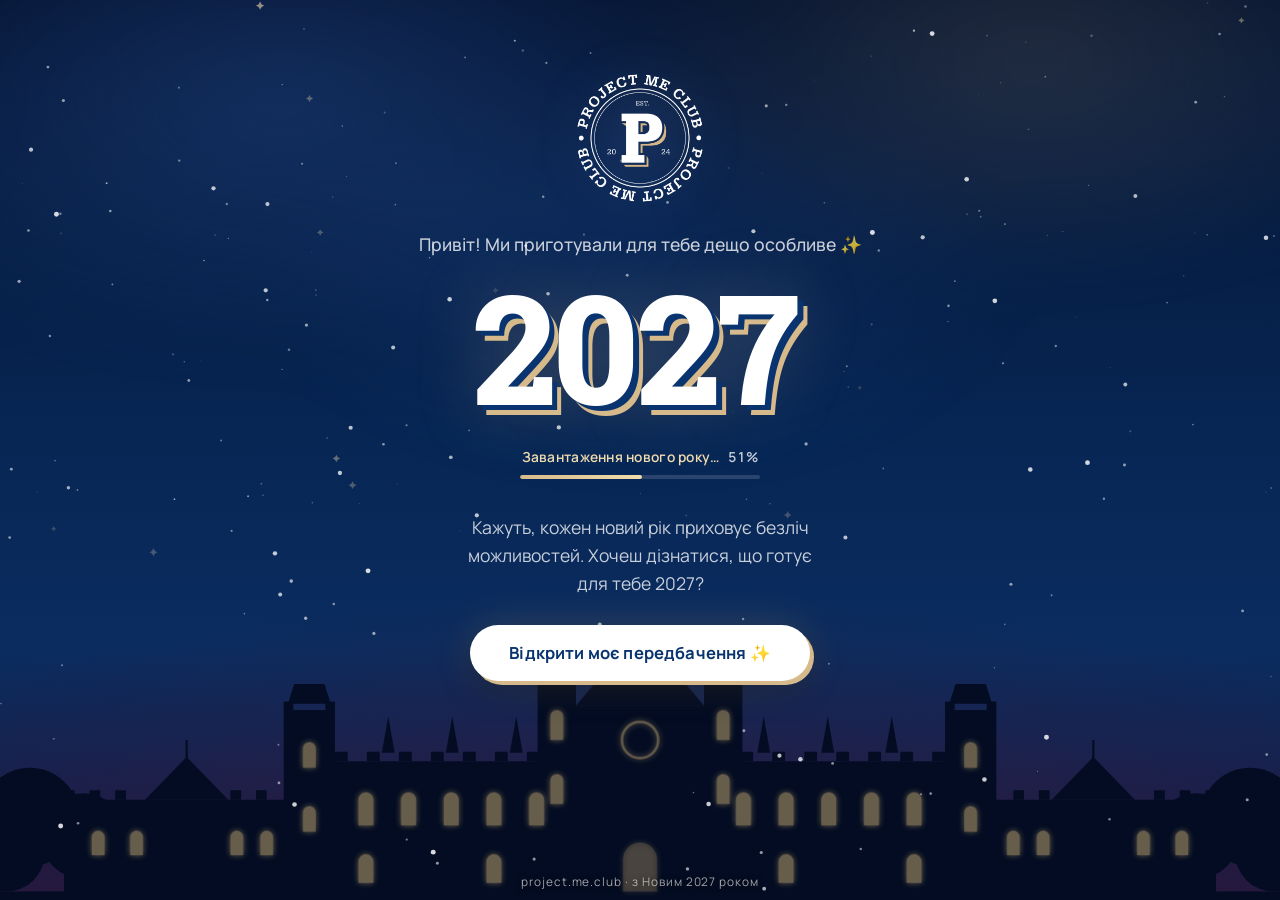
==== index.html @ 41d25d17 "Project Me Club: New Year 2027 predictions site Static site (HTML/CSS/JS, no build): intro screen, c" ====
<!doctype html>
<html lang="uk">
<head>
  <meta charset="utf-8">
  <meta name="viewport" content="width=device-width, initial-scale=1, viewport-fit=cover">
  <title>Project Me Club · Твоє передбачення на 2027</title>
  <meta name="description" content="Новорічний подарунок від Project Me Club: натисни кнопку й дізнайся, що готує для тебе 2027 рік.">
  <meta name="theme-color" content="#041330">

  <!-- Прев'ю посилання (Telegram, Viber, соцмережі).
       Після розміщення на хостингу заміни og:image і og:url на повні адреси, напр. https://your-site.netlify.app/assets/og-image.png -->
  <meta property="og:type" content="website">
  <meta property="og:title" content="Твоє передбачення на 2027 ✨">
  <meta property="og:description" content="Project Me Club приготував для тебе дещо особливе. Відкрий своє передбачення на новий рік.">
  <meta property="og:image" content="assets/og-image.png">
  <meta property="og:image:width" content="1200">
  <meta property="og:image:height" content="630">
  <meta property="og:locale" content="uk_UA">
  <meta name="twitter:card" content="summary_large_image">

  <link rel="icon" type="image/png" href="assets/favicon.png">
  <link rel="apple-touch-icon" href="assets/apple-touch-icon.png">

  <link rel="preconnect" href="https://fonts.googleapis.com">
  <link rel="preconnect" href="https://fonts.gstatic.com" crossorigin>
  <link href="https://fonts.googleapis.com/css2?family=Manrope:wght@400;500;600;700&family=Roboto+Slab:wght@600;700;800&display=swap" rel="stylesheet">

  <link rel="preload" href="data/predictions.json" as="fetch" type="application/json" crossorigin>
  <link rel="stylesheet" href="css/style.css">
</head>
<body>
  <!-- Фон: нічне небо, сяйво, сніг -->
  <div class="aurora" aria-hidden="true"></div>
  <canvas id="sky" class="sky" aria-hidden="true"></canvas>

  <!-- Силует старого кампусу з теплими вікнами -->
  <svg class="campus" viewBox="0 0 1200 300" preserveAspectRatio="xMidYMax slice" aria-hidden="true" focusable="false">
    <defs>
      <filter id="window-glow" x="-20%" y="-20%" width="140%" height="140%">
        <feGaussianBlur in="SourceGraphic" stdDeviation="3" result="blur"/>
        <feMerge><feMergeNode in="blur"/><feMergeNode in="SourceGraphic"/></feMerge>
      </filter>
      <g id="campus-half">
        <!-- дерева -->
        <circle cx="28" cy="222" r="46"/>
        <circle cx="78" cy="240" r="40"/>
        <circle cx="6" cy="256" r="36"/>
        <!-- дальнє крило -->
        <rect x="60" y="206" width="210" height="94"/>
        <path d="M60 206v-9h10v9zM84 206v-9h10v9zM108 206v-9h10v9zM216 206v-9h10v9zM240 206v-9h10v9z"/>
        <polygon points="136,206 175,166 214,206"/>
        <rect x="174" y="150" width="2" height="18"/>
        <!-- бічна вежа -->
        <rect x="266" y="122" width="48" height="178"/>
        <path d="M266 122v-8h9v8zM305 122v-8h9v8z"/>
        <polygon points="270,116 290,52 310,116"/>
        <rect x="289" y="34" width="2" height="20"/>
        <!-- головне крило -->
        <rect x="314" y="170" width="210" height="130"/>
        <path d="M314 170v-9h12v9zM344 170v-9h12v9zM374 170v-9h12v9zM404 170v-9h12v9zM434 170v-9h12v9zM464 170v-9h12v9zM494 170v-9h12v9z"/>
        <polygon points="358,162 364,128 370,162"/>
        <polygon points="418,162 424,128 430,162"/>
        <polygon points="478,162 484,128 490,162"/>
        <!-- вежа біля брами -->
        <rect x="504" y="88" width="36" height="212"/>
        <polygon points="504,90 522,22 540,90"/>
        <rect x="521" y="6" width="2" height="18"/>
        <!-- центральний фронтон (половина) -->
        <rect x="540" y="118" width="60" height="182"/>
        <polygon points="540,118 600,46 600,118"/>
      </g>
      <g id="campus-windows-half">
        <path d="M86 258v-17a6 6 0 0 1 12 0v17zM122 258v-17a6 6 0 0 1 12 0v17zM216 258v-17a6 6 0 0 1 12 0v17zM244 258v-17a6 6 0 0 1 12 0v17z"/>
        <path d="M284 176v-18a6 6 0 0 1 12 0v18zM284 236v-18a6 6 0 0 1 12 0v18z"/>
        <path class="w-twinkle" d="M336 230v-24a7 7 0 0 1 14 0v24zM376 230v-24a7 7 0 0 1 14 0v24z"/>
        <path d="M416 230v-24a7 7 0 0 1 14 0v24zM456 230v-24a7 7 0 0 1 14 0v24zM496 230v-24a7 7 0 0 1 14 0v24z"/>
        <path class="w-twinkle w-twinkle--late" d="M336 284v-20a7 7 0 0 1 14 0v20zM456 284v-20a7 7 0 0 1 14 0v20z"/>
        <path d="M516 150v-22a6 6 0 0 1 12 0v22zM516 210v-22a6 6 0 0 1 12 0v22z"/>
      </g>
    </defs>
    <g class="campus-body">
      <use href="#campus-half"/>
      <use href="#campus-half" transform="matrix(-1 0 0 1 1200 0)"/>
      <rect x="0" y="292" width="1200" height="8"/>
    </g>
    <g class="campus-windows">
      <use href="#campus-windows-half"/>
      <use href="#campus-windows-half" transform="matrix(-1 0 0 1 1200 0)"/>
      <circle class="rose" cx="600" cy="150" r="17"/>
      <path class="door" d="M584 292v-30a16 16 0 0 1 32 0v30z"/>
    </g>
  </svg>

  <main class="stage">
    <!-- 1. Головний екран -->
    <section class="view view-intro" id="intro">
      <img class="logo" src="assets/logo.png" alt="Project Me Club" width="520" height="520" decoding="async">

      <p class="greeting">Привіт! Ми приготували для тебе дещо особливе ✨</p>

      <h1 class="year"><span class="visually-hidden">Новий рік </span><span class="year-digits">2027</span></h1>

      <div class="status" id="status">
        <p class="status-text">
          <span id="statusLabel">Завантаження нового року…</span>
          <span class="status-pct" id="statusPct" aria-hidden="true">0%</span>
        </p>
        <div class="status-bar" aria-hidden="true"><i id="statusBar"></i></div>
      </div>

      <p class="lead">Кажуть, кожен новий рік приховує безліч можливостей. Хочеш дізнатися, що готує для тебе 2027?</p>

      <button class="btn btn-primary" id="openBtn" type="button">
        <span>Відкрити моє передбачення ✨</span>
      </button>
    </section>

    <!-- 2. Магічне перемішування -->
    <section class="view view-loading" id="loading" hidden>
      <div class="deck" id="deck" aria-hidden="true">
        <div class="deck-card"><span>P</span></div>
        <div class="deck-card"><span>P</span></div>
        <div class="deck-card"><span>P</span></div>
        <div class="deck-card"><span>P</span></div>
        <div class="deck-card"><span>P</span></div>
      </div>
      <p class="loading-text" id="loadingText" aria-live="polite">Перемішуємо зірки…</p>
    </section>

    <!-- 3. Картка з передбаченням -->
    <section class="view view-result" id="result" hidden>
      <article class="card" id="card" tabindex="-1" aria-labelledby="cardTitle" aria-describedby="cardText">
        <span class="corner corner-tl" aria-hidden="true">✦</span>
        <span class="corner corner-tr" aria-hidden="true">✦</span>
        <span class="corner corner-bl" aria-hidden="true">✦</span>
        <span class="corner corner-br" aria-hidden="true">✦</span>

        <p class="card-kicker">Project Me Club · 2027</p>
        <h2 class="card-title" id="cardTitle">Твоє передбачення на 2027</h2>
        <div class="divider" aria-hidden="true"><span>✦</span></div>
        <p class="card-text" id="cardText"></p>

        <div class="seal" id="seal" aria-hidden="true"></div>
      </article>

      <div class="actions">
        <button class="btn btn-primary" id="againBtn" type="button"><span>Спробувати ще раз ✨</span></button>
        <button class="btn btn-ghost" id="shareBtn" type="button"><span>Поділитися</span></button>
      </div>
    </section>

    <noscript>
      <p class="noscript">Щоб отримати передбачення, увімкни, будь ласка, JavaScript у браузері ✨</p>
    </noscript>
  </main>

  <footer class="foot">project.me.club · з Новим 2027 роком</footer>

  <div class="toast" id="toast" role="status" aria-live="polite"></div>

  <script src="js/effects.js" defer></script>
  <script src="js/app.js" defer></script>
</body>
</html>
---- css/style.css ----
/* ==========================================================================
   Project Me Club · Передбачення на 2027
   Палітра — з логотипа: темно-синій + білий; золото й бордо — лише акценти.
   ========================================================================== */

:root {
  --navy: #09346f;          /* фірмовий синій (фон логотипа) */
  --navy-ink: #0b2550;      /* текст на світлому */
  --night: #041330;         /* найтемніше небо */
  --night-2: #072654;
  --white: #ffffff;
  --gold: #d6ba8b;          /* тінь літери P */
  --gold-bright: #f1dcae;
  --burgundy: #4a1733;
  --burgundy-2: #6b1e40;
  --cream: #f5eee1;
  --cream-2: #ece2cf;

  --text-dim: rgba(255, 255, 255, 0.78);
  --text-faint: rgba(255, 255, 255, 0.55);

  --font-slab: "Roboto Slab", "Rockwell", Georgia, serif;
  --font-sans: "Manrope", "Segoe UI", system-ui, -apple-system, sans-serif;

  --campus-h: clamp(120px, 24vh, 240px);
  --ease-out: cubic-bezier(0.22, 1, 0.36, 1);
  --ease-spring: cubic-bezier(0.34, 1.56, 0.64, 1);
}

*,
*::before,
*::after { box-sizing: border-box; }

html { -webkit-text-size-adjust: 100%; }

body {
  position: relative;
  margin: 0;
  min-height: 100vh;
  min-height: 100svh;
  font-family: var(--font-sans);
  color: var(--white);
  background-color: var(--night);
  background-image:
    radial-gradient(120% 60% at 50% 108%, rgba(107, 30, 64, 0.55) 0%, rgba(74, 23, 51, 0.25) 40%, transparent 70%),
    linear-gradient(180deg, var(--night) 0%, var(--night-2) 48%, #0a2c5f 72%, #1a1840 100%);
  background-attachment: fixed;
  overflow-x: hidden;
  -webkit-font-smoothing: antialiased;
  -webkit-tap-highlight-color: transparent;
}

.visually-hidden {
  position: absolute !important;
  width: 1px; height: 1px;
  padding: 0; margin: -1px;
  overflow: hidden; clip: rect(0 0 0 0);
  white-space: nowrap; border: 0;
}

/* ---------- Фонові шари ---------- */

.aurora {
  position: fixed;
  inset: -20% -20% auto -20%;
  height: 90vh;
  pointer-events: none;
  z-index: 0;
  background:
    radial-gradient(40% 45% at 30% 35%, rgba(58, 108, 196, 0.28), transparent 70%),
    radial-gradient(35% 40% at 72% 30%, rgba(214, 186, 139, 0.14), transparent 70%),
    radial-gradient(30% 35% at 50% 55%, rgba(30, 80, 160, 0.22), transparent 70%);
  filter: blur(30px);
  animation: aurora 18s ease-in-out infinite alternate;
}

@keyframes aurora {
  0%   { transform: translate3d(-3%, 0, 0) scale(1); opacity: 0.85; }
  50%  { transform: translate3d(2%, 2%, 0) scale(1.06); opacity: 1; }
  100% { transform: translate3d(4%, -1%, 0) scale(1.02); opacity: 0.8; }
}

.sky {
  position: fixed;
  inset: 0;
  width: 100%;
  height: 100%;
  pointer-events: none;
  z-index: 1;
}

.campus {
  position: fixed;
  left: 0; right: 0; bottom: 0;
  width: 100%;
  height: var(--campus-h);
  pointer-events: none;
  z-index: 0;
}
.campus-body { fill: #030c22; }
.campus-windows { fill: #f3cf86; opacity: 0.42; filter: url(#window-glow); }
.campus-windows .rose { fill: none; stroke: #f3cf86; stroke-width: 2.5; opacity: 0.9; }
.campus-windows .door { opacity: 0.45; }
.w-twinkle { animation: window-glow 6s ease-in-out infinite; }
.w-twinkle--late { animation-delay: -3s; animation-duration: 9s; }

@keyframes window-glow {
  0%, 100% { opacity: 1; }
  45%      { opacity: 0.25; }
  55%      { opacity: 0.25; }
}

/* ---------- Сцена ---------- */

.stage {
  position: relative;
  z-index: 2;
  overflow-x: clip; /* 3D-поворот картки не створює горизонтальний скрол на iOS */
  min-height: 100vh;
  min-height: 100svh;
  display: flex;
  flex-direction: column;
  align-items: center;
  justify-content: center;
  padding:
    max(28px, env(safe-area-inset-top))
    16px
    calc(var(--campus-h) * 0.8 + 24px);
}

.view {
  width: 100%;
  max-width: 460px;
  display: flex;
  flex-direction: column;
  align-items: center;
  text-align: center;
}
.view[hidden] { display: none; }

.view.is-entering { animation: view-in 0.7s var(--ease-out) both; }

@keyframes view-in {
  from { opacity: 0; transform: translateY(14px); }
  to   { opacity: 1; transform: none; }
}

/* ---------- Головний екран ---------- */

.logo {
  width: clamp(96px, 28vw, 136px);
  height: auto;
  margin-bottom: 20px;
  filter: drop-shadow(0 0 22px rgba(120, 165, 240, 0.25));
  animation: logo-float 7s ease-in-out infinite;
}

@keyframes logo-float {
  0%, 100% { transform: translateY(0); }
  50%      { transform: translateY(-5px); }
}

.greeting {
  margin: 0 0 6px;
  font-size: clamp(0.98rem, 3.9vw, 1.1rem);
  font-weight: 500;
  color: var(--text-dim);
  line-height: 1.45;
  text-wrap: balance;
}

.year {
  margin: 0;
  line-height: 1;
}

.year-digits {
  display: inline-block;
  font-family: var(--font-slab);
  font-weight: 800;
  font-size: clamp(5.4rem, 29vw, 9.5rem);
  letter-spacing: -0.02em;
  color: var(--white);
  /* як у літери P: біла цифра, синя «щілина», золота тінь */
  text-shadow:
    0.035em 0.035em 0 var(--navy),
    0.065em 0.065em 0 var(--gold),
    0 0 0.45em rgba(214, 186, 139, 0.28);
  padding: 0.04em 0.08em 0.1em 0;
  animation: year-glow 5s ease-in-out infinite;
}

@keyframes year-glow {
  0%, 100% { filter: drop-shadow(0 0 0 rgba(241, 220, 174, 0)); }
  50%      { filter: drop-shadow(0 0 18px rgba(241, 220, 174, 0.35)); }
}

.status {
  margin: 10px 0 22px;
  display: flex;
  flex-direction: column;
  align-items: center;
  gap: 9px;
  min-height: 44px;
}

.status-text {
  margin: 0;
  font-size: 0.86rem;
  font-weight: 600;
  letter-spacing: 0.02em;
  color: var(--gold-bright);
  display: flex;
  gap: 8px;
  align-items: baseline;
}

.status-pct {
  font-variant-numeric: tabular-nums;
  color: var(--text-dim);
  min-width: 3ch;
  text-align: left;
}

.status-bar {
  position: relative;
  width: min(240px, 66vw);
  height: 4px;
  border-radius: 99px;
  background: rgba(255, 255, 255, 0.14);
  overflow: hidden;
}

.status-bar i {
  position: absolute;
  inset: 0 auto 0 0;
  width: 0%;
  border-radius: inherit;
  background: linear-gradient(90deg, var(--gold), var(--gold-bright), var(--gold));
  background-size: 200% 100%;
  animation: shimmer 1.6s linear infinite;
}

@keyframes shimmer {
  from { background-position: 200% 0; }
  to   { background-position: 0 0; }
}

.status.is-ready .status-text { animation: soft-pulse 2.4s ease-in-out infinite; }
.status.is-ready .status-pct { display: none; }

@keyframes soft-pulse {
  0%, 100% { opacity: 1; }
  50%      { opacity: 0.6; }
}

.lead {
  margin: 0 0 28px;
  max-width: 34ch;
  font-size: clamp(1rem, 4vw, 1.1rem);
  line-height: 1.6;
  color: var(--text-dim);
  text-wrap: pretty;
}

/* ---------- Кнопки ---------- */

.btn {
  position: relative;
  display: inline-flex;
  align-items: center;
  justify-content: center;
  min-height: 56px;
  padding: 15px clamp(18px, 6vw, 28px);
  border-radius: 999px;
  font: 700 clamp(0.95rem, 4.2vw, 1.04rem)/1.2 var(--font-sans);
  letter-spacing: 0.01em;
  cursor: pointer;
  border: 0;
  overflow: hidden;
  transition: transform 0.18s var(--ease-out), box-shadow 0.18s var(--ease-out), background-color 0.2s;
  touch-action: manipulation;
}

.btn > span { position: relative; z-index: 1; }

.btn-primary {
  width: min(100%, 340px);
  color: var(--navy);
  background: var(--white);
  box-shadow:
    4px 4px 0 var(--gold),
    0 10px 30px rgba(0, 0, 0, 0.35),
    0 0 40px rgba(241, 220, 174, 0.18);
}

/* відблиск, що пробігає по кнопці */
.btn-primary::after {
  content: "";
  position: absolute;
  top: 0; bottom: 0;
  left: -60%;
  width: 40%;
  background: linear-gradient(100deg, transparent, rgba(214, 186, 139, 0.45), transparent);
  transform: skewX(-20deg);
  animation: sheen 4.5s ease-in-out infinite 1.5s;
}

@keyframes sheen {
  0%, 70% { left: -60%; }
  100%    { left: 130%; }
}

.btn-ghost {
  color: var(--white);
  background: rgba(255, 255, 255, 0.04);
  box-shadow: inset 0 0 0 1.5px rgba(255, 255, 255, 0.4);
}

@media (hover: hover) {
  .btn-primary:hover {
    transform: translate(-2px, -2px);
    box-shadow: 6px 6px 0 var(--gold), 0 14px 34px rgba(0, 0, 0, 0.4), 0 0 50px rgba(241, 220, 174, 0.28);
  }
  .btn-ghost:hover { background: rgba(255, 255, 255, 0.1); }
}

.btn-primary:active {
  transform: translate(3px, 3px);
  box-shadow: 1px 1px 0 var(--gold), 0 6px 18px rgba(0, 0, 0, 0.35);
}
.btn-ghost:active { transform: scale(0.98); }

.btn:focus-visible {
  outline: 3px solid var(--gold-bright);
  outline-offset: 4px;
}

.btn[disabled] { cursor: default; opacity: 0.7; }

/* ---------- Перемішування карток ---------- */

.view-loading { gap: 34px; padding: 24px 0; }

.deck {
  position: relative;
  width: 150px;
  height: 214px;
  margin-top: 10px;
}

.deck-card {
  position: absolute;
  inset: 0;
  border-radius: 14px;
  background:
    radial-gradient(circle at 20% 20%, rgba(241, 220, 174, 0.25) 0 1px, transparent 2px) 0 0 / 22px 22px,
    linear-gradient(160deg, #0d3f84 0%, var(--navy) 45%, #05214a 100%);
  box-shadow:
    inset 0 0 0 1px rgba(255, 255, 255, 0.12),
    inset 0 0 0 7px var(--navy),
    inset 0 0 0 8px rgba(214, 186, 139, 0.7),
    0 14px 30px rgba(0, 0, 0, 0.45);
  display: grid;
  place-items: center;
  animation: shuffle-a 1.1s var(--ease-out) infinite;
  will-change: transform;
}

.deck-card span {
  font-family: var(--font-slab);
  font-weight: 800;
  font-size: 4.2rem;
  color: var(--white);
  text-shadow: 0.04em 0.04em 0 var(--navy), 0.075em 0.075em 0 var(--gold);
  line-height: 1;
}

.deck-card:nth-child(1) { animation-delay: 0s; }
.deck-card:nth-child(2) { animation-name: shuffle-b; animation-delay: 0.14s; }
.deck-card:nth-child(3) { animation-delay: 0.28s; }
.deck-card:nth-child(4) { animation-name: shuffle-b; animation-delay: 0.42s; }
.deck-card:nth-child(5) { animation-delay: 0.56s; }

@keyframes shuffle-a {
  0%, 100% { transform: translate(0, 0) rotate(0deg); }
  35%      { transform: translate(-62%, -6%) rotate(-14deg); }
  65%      { transform: translate(-8%, 2%) rotate(-2deg); }
}

@keyframes shuffle-b {
  0%, 100% { transform: translate(0, 0) rotate(0deg); }
  35%      { transform: translate(62%, -6%) rotate(14deg); }
  65%      { transform: translate(8%, 2%) rotate(2deg); }
}

.deck.is-revealing .deck-card {
  animation: deck-out 0.5s var(--ease-out) forwards;
}
.deck.is-revealing .deck-card:nth-child(odd)  { --dx: -40px; }
.deck.is-revealing .deck-card:nth-child(even) { --dx: 40px; }

@keyframes deck-out {
  to { transform: translate(var(--dx, 0), -30px) scale(0.85); opacity: 0; }
}

.loading-text {
  margin: 0;
  min-height: 1.6em;
  font-size: 1rem;
  font-weight: 600;
  color: var(--gold-bright);
  letter-spacing: 0.02em;
}

.loading-text.is-swapping { animation: text-swap 0.7s ease both; }

@keyframes text-swap {
  0%   { opacity: 0; transform: translateY(6px); }
  100% { opacity: 1; transform: none; }
}

/* ---------- Картка передбачення ---------- */

.view-result { gap: 34px; }

.card {
  position: relative;
  width: min(100%, 420px);
  padding: 40px 30px 46px;
  border-radius: 20px;
  color: var(--navy-ink);
  background:
    radial-gradient(120% 80% at 50% 0%, rgba(255, 255, 255, 0.65), transparent 60%),
    linear-gradient(170deg, var(--cream) 0%, var(--cream-2) 100%);
  box-shadow:
    0 24px 60px rgba(0, 0, 0, 0.5),
    0 0 70px rgba(241, 220, 174, 0.22);
  text-align: center;
  outline: none;
}

/* подвійна рамка, як кільця на печатці */
.card::before,
.card::after {
  content: "";
  position: absolute;
  pointer-events: none;
  border-radius: 13px;
}
.card::before { inset: 10px; border: 1.5px solid rgba(9, 52, 111, 0.55); }
.card::after  { inset: 15px; border: 1px solid rgba(214, 186, 139, 0.9); border-radius: 9px; }

.card.is-entering { animation: card-in 0.9s var(--ease-spring) both; }

@keyframes card-in {
  0%   { opacity: 0; transform: perspective(900px) rotateY(-80deg) translateY(20px) scale(0.9); }
  60%  { opacity: 1; }
  100% { opacity: 1; transform: none; }
}

.corner {
  position: absolute;
  font-size: 0.8rem;
  color: var(--gold);
  line-height: 1;
}
.corner-tl { top: 21px; left: 22px; }
.corner-tr { top: 21px; right: 22px; }
.corner-bl { bottom: 21px; left: 22px; }
.corner-br { display: none; } /* тут стоїть печатка */

.card-kicker {
  margin: 0 0 12px;
  font-size: 0.7rem;
  font-weight: 700;
  letter-spacing: 0.2em;
  text-transform: uppercase;
  color: var(--burgundy-2);
}

.card-title {
  margin: 0;
  font-family: var(--font-slab);
  font-weight: 700;
  font-size: clamp(1.3rem, 5.6vw, 1.55rem);
  line-height: 1.25;
  color: var(--navy);
  text-wrap: balance;
}

.divider {
  display: flex;
  align-items: center;
  gap: 12px;
  margin: 18px auto 20px;
  width: 70%;
  color: var(--gold);
  font-size: 0.85rem;
}
.divider::before,
.divider::after {
  content: "";
  flex: 1;
  height: 1px;
  background: linear-gradient(90deg, transparent, var(--gold));
}
.divider::after { background: linear-gradient(90deg, var(--gold), transparent); }

.card-text {
  margin: 0;
  font-size: clamp(1.05rem, 4.3vw, 1.16rem);
  font-weight: 500;
  line-height: 1.6;
  color: var(--navy-ink);
  text-wrap: pretty;
}

.seal {
  position: absolute;
  right: 22px;
  bottom: -28px;
  width: 68px;
  height: 68px;
  filter: drop-shadow(0 6px 10px rgba(40, 6, 22, 0.45));
}
.seal svg { width: 100%; height: 100%; display: block; }

.card.is-entering .seal { animation: stamp 0.55s var(--ease-spring) 0.65s both; }

@keyframes stamp {
  0%   { opacity: 0; transform: scale(1.8) rotate(-25deg); }
  100% { opacity: 1; transform: scale(1) rotate(-8deg); }
}
.seal { transform: rotate(-8deg); }

.actions {
  width: 100%;
  display: flex;
  flex-direction: column;
  align-items: center;
  gap: 14px;
}
.actions .btn-ghost { width: min(100%, 340px); }

/* ---------- Футер, тост ---------- */

/* Футер у потоці документа: на низьких екранах опускається під контент, а не перекриває кнопки */
.foot {
  position: absolute;
  left: 0; right: 0;
  bottom: max(10px, env(safe-area-inset-bottom));
  z-index: 2;
  padding: 0 16px;
  text-align: center;
  font-size: 0.74rem;
  letter-spacing: 0.08em;
  color: rgba(255, 255, 255, 0.62);
  text-shadow: 0 1px 6px rgba(0, 0, 0, 0.9);
  pointer-events: none;
}

.toast {
  position: fixed;
  left: 50%;
  bottom: calc(max(16px, env(safe-area-inset-bottom)) + 34px);
  z-index: 10;
  max-width: calc(100% - 32px);
  padding: 12px 18px;
  border-radius: 12px;
  background: rgba(4, 19, 48, 0.92);
  box-shadow: inset 0 0 0 1px rgba(214, 186, 139, 0.5), 0 10px 30px rgba(0, 0, 0, 0.4);
  color: var(--white);
  font-size: 0.92rem;
  font-weight: 600;
  text-align: center;
  opacity: 0;
  transform: translate(-50%, 12px);
  transition: opacity 0.3s, transform 0.3s var(--ease-out);
  pointer-events: none;
}
.toast.is-visible { opacity: 1; transform: translate(-50%, 0); }

.noscript {
  max-width: 34ch;
  margin: 24px auto 0;
  color: var(--gold-bright);
  text-align: center;
}

/* ---------- Десктоп ---------- */

@media (min-width: 768px) {
  .stage { padding-top: 48px; }
  .logo { margin-bottom: 26px; }
  .card { padding: 50px 46px 56px; }
  .view-result { max-width: 560px; }
  .actions { flex-direction: row; justify-content: center; }
  .actions .btn { flex: 0 0 auto; width: auto; min-width: 220px; white-space: nowrap; }
}

/* Низькі екрани (телефон горизонтально, малі ноутбуки) */
@media (max-height: 640px) {
  :root { --campus-h: 90px; }
  .logo { width: 84px; margin-bottom: 12px; }
  .year-digits { font-size: clamp(4.4rem, 22vh, 7rem); }
}

/* ---------- Менше руху ---------- */

@media (prefers-reduced-motion: reduce) {
  *,
  *::before,
  *::after {
    animation-duration: 0.01ms !important;
    animation-iteration-count: 1 !important;
    transition-duration: 0.01ms !important;
  }
  .btn-primary::after { display: none; }
}
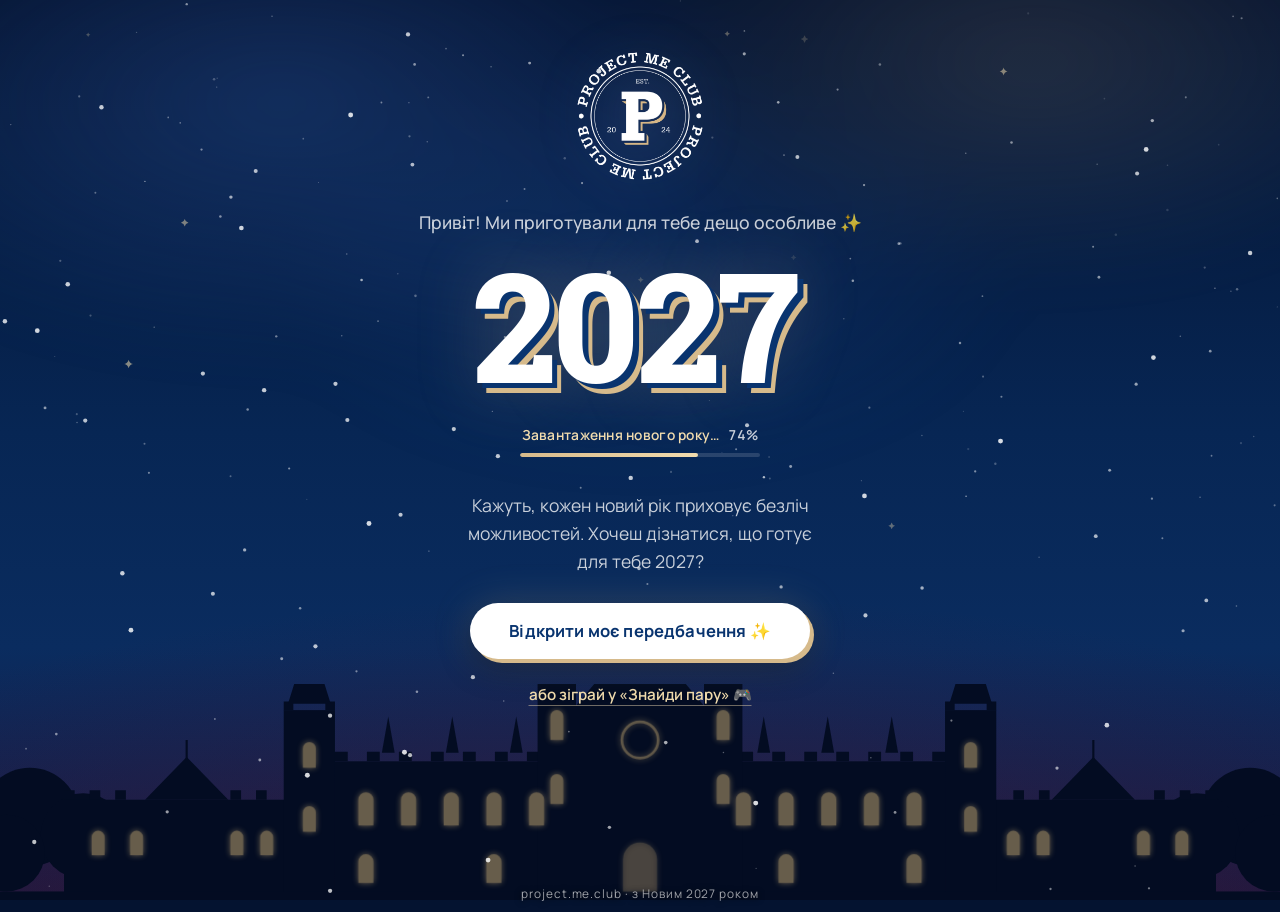
==== commit 0c3808a6: "Add «Знайди пару» memory game, 100 more predictions, seal fix - Memory game: 12 cards with the P bac" ====
--- a/index.html
+++ b/index.html
@@ -113,6 +113,8 @@
       <button class="btn btn-primary" id="openBtn" type="button">
         <span>Відкрити моє передбачення ✨</span>
       </button>
+
+      <button class="link-btn js-open-game" type="button">або зіграй у «Знайди пару» 🎮</button>
     </section>
 
     <!-- 2. Магічне перемішування -->
@@ -147,6 +149,43 @@
         <button class="btn btn-primary" id="againBtn" type="button"><span>Спробувати ще раз ✨</span></button>
         <button class="btn btn-ghost" id="shareBtn" type="button"><span>Поділитися</span></button>
       </div>
+      <button class="link-btn js-open-game" type="button">Зіграти в «Знайди пару» 🎮</button>
+    </section>
+
+    <!-- 4. Міні-гра «Знайди пару» -->
+    <section class="view view-game" id="game" hidden>
+      <div class="game-head">
+        <button class="back-btn js-game-back" type="button" aria-label="Назад до передбачень">←<span> Назад</span></button>
+        <h2 class="game-title" id="gameTitle" tabindex="-1">Знайди пару</h2>
+        <span class="game-head-spacer" aria-hidden="true"></span>
+      </div>
+      <p class="game-sub">Відкривай по дві картки й шукай однакові ✨</p>
+
+      <div class="game-stats">
+        <div class="stat"><span class="stat-label">Ходи</span><span class="stat-value" id="gMoves">0</span></div>
+        <div class="stat"><span class="stat-label">Час</span><span class="stat-value" id="gTime">0:00</span></div>
+        <div class="stat"><span class="stat-label">Рекорд</span><span class="stat-value" id="gBest">—</span></div>
+      </div>
+
+      <div class="game-board" id="gameBoard">
+        <div class="memory-grid" id="memoryGrid" aria-label="Ігрове поле: 12 карток"></div>
+        <button class="link-btn" id="gRestart" type="button">Перемішати й почати заново</button>
+      </div>
+
+      <div class="game-win" id="gameWin" hidden>
+        <article class="card win-card" id="winCard">
+          <p class="card-kicker">Project Me Club · 2027</p>
+          <h3 class="card-title" id="winTitle" tabindex="-1">Усі пари знайдено!</h3>
+          <div class="divider" aria-hidden="true"><span>✦</span></div>
+          <p class="win-stats" id="winStats"></p>
+          <p class="card-text win-rank" id="winRank"></p>
+          <p class="win-record" id="winRecord"></p>
+        </article>
+        <div class="actions">
+          <button class="btn btn-primary" id="gPlayAgain" type="button"><span>Зіграти ще раз 🎮</span></button>
+          <button class="btn btn-ghost js-game-back" type="button"><span>До передбачень ✨</span></button>
+        </div>
+      </div>
     </section>
 
     <noscript>
@@ -160,5 +199,6 @@
 
   <script src="js/effects.js" defer></script>
   <script src="js/app.js" defer></script>
+  <script src="js/game.js" defer></script>
 </body>
 </html>
--- a/css/style.css
+++ b/css/style.css
@@ -520,6 +520,7 @@
   position: absolute;
   right: 22px;
   bottom: -28px;
+  z-index: 2; /* над подвійною рамкою картки (::before/::after), щоб лінія не перетинала печатку */
   width: 68px;
   height: 68px;
   filter: drop-shadow(0 6px 10px rgba(40, 6, 22, 0.45));
@@ -542,6 +543,231 @@
   gap: 14px;
 }
 .actions .btn-ghost { width: min(100%, 340px); }
+
+/* ---------- Текстова кнопка (вхід у гру тощо) ---------- */
+
+.link-btn {
+  margin-top: 16px;
+  padding: 10px 14px;
+  border: 0;
+  background: none;
+  color: var(--gold-bright);
+  font: 600 0.95rem/1.3 var(--font-sans);
+  text-decoration: underline;
+  text-decoration-color: rgba(241, 220, 174, 0.45);
+  text-underline-offset: 5px;
+  cursor: pointer;
+  border-radius: 8px;
+  touch-action: manipulation;
+}
+.link-btn:focus-visible { outline: 2px solid var(--gold-bright); outline-offset: 2px; }
+@media (hover: hover) {
+  .link-btn:hover { text-decoration-color: var(--gold-bright); }
+}
+.view-result .link-btn { margin-top: -8px; }
+
+/* ---------- Міні-гра «Знайди пару» ---------- */
+
+.view-game { max-width: 460px; }
+
+.game-head {
+  width: 100%;
+  display: grid;
+  grid-template-columns: 1fr auto 1fr;
+  align-items: center;
+  gap: 8px;
+}
+
+.back-btn {
+  justify-self: start;
+  padding: 8px 14px;
+  border: 0;
+  border-radius: 999px;
+  background: rgba(255, 255, 255, 0.06);
+  box-shadow: inset 0 0 0 1px rgba(255, 255, 255, 0.25);
+  color: var(--white);
+  font: 600 0.9rem/1.2 var(--font-sans);
+  cursor: pointer;
+  touch-action: manipulation;
+}
+.back-btn:focus-visible { outline: 2px solid var(--gold-bright); outline-offset: 2px; }
+@media (hover: hover) { .back-btn:hover { background: rgba(255, 255, 255, 0.12); } }
+@media (max-width: 359px) { .back-btn span { display: none; } }
+
+.game-title {
+  margin: 0;
+  font-family: var(--font-slab);
+  font-weight: 800;
+  font-size: clamp(1.5rem, 6.4vw, 1.9rem);
+  color: var(--white);
+  text-shadow: 0.04em 0.04em 0 var(--navy), 0.075em 0.075em 0 var(--gold);
+  white-space: nowrap;
+  outline: none;
+}
+
+.game-sub {
+  margin: 8px 0 0;
+  font-size: 0.95rem;
+  color: var(--text-dim);
+}
+
+.game-stats {
+  display: flex;
+  justify-content: center;
+  gap: 10px;
+  margin: 16px 0 18px;
+}
+
+.stat {
+  min-width: 82px;
+  padding: 8px 12px;
+  border-radius: 12px;
+  background: rgba(255, 255, 255, 0.06);
+  box-shadow: inset 0 0 0 1px rgba(255, 255, 255, 0.12);
+  display: flex;
+  flex-direction: column;
+  align-items: center;
+  gap: 2px;
+}
+.stat-label {
+  font-size: 0.66rem;
+  font-weight: 700;
+  letter-spacing: 0.14em;
+  text-transform: uppercase;
+  color: var(--text-faint);
+}
+.stat-value {
+  font: 700 1.08rem/1.2 var(--font-slab);
+  color: var(--white);
+  font-variant-numeric: tabular-nums;
+  white-space: nowrap;
+}
+
+.game-board {
+  width: 100%;
+  display: flex;
+  flex-direction: column;
+  align-items: center;
+}
+.game-board[hidden] { display: none; }
+
+.memory-grid {
+  width: min(100%, 400px);
+  display: grid;
+  grid-template-columns: repeat(4, 1fr);
+  gap: clamp(8px, 2.4vw, 12px);
+  perspective: 900px;
+}
+
+.m-card {
+  position: relative;
+  aspect-ratio: 3 / 4;
+  padding: 0;
+  border: 0;
+  border-radius: 12px;
+  background: none;
+  cursor: pointer;
+  touch-action: manipulation;
+  -webkit-tap-highlight-color: transparent;
+}
+.m-card:focus-visible { outline: 3px solid var(--gold-bright); outline-offset: 3px; }
+.m-card[aria-disabled="true"] { cursor: default; }
+
+.m-inner {
+  position: absolute;
+  inset: 0;
+  transform-style: preserve-3d;
+  transition: transform 0.5s var(--ease-out);
+}
+.m-card.is-flipped .m-inner,
+.m-card.is-matched .m-inner { transform: rotateY(180deg); }
+
+.m-face {
+  position: absolute;
+  inset: 0;
+  border-radius: 12px;
+  display: grid;
+  place-items: center;
+  -webkit-backface-visibility: hidden;
+  backface-visibility: hidden;
+}
+
+.m-back {
+  background:
+    radial-gradient(circle at 20% 20%, rgba(241, 220, 174, 0.25) 0 1px, transparent 2px) 0 0 / 14px 14px,
+    linear-gradient(160deg, #0d3f84 0%, var(--navy) 45%, #05214a 100%);
+  box-shadow:
+    inset 0 0 0 1px rgba(255, 255, 255, 0.14),
+    inset 0 0 0 5px var(--navy),
+    inset 0 0 0 6px rgba(214, 186, 139, 0.7),
+    0 8px 18px rgba(0, 0, 0, 0.35);
+}
+.m-back span {
+  font-family: var(--font-slab);
+  font-weight: 800;
+  font-size: clamp(1.5rem, 7.5vw, 2.2rem);
+  color: var(--white);
+  text-shadow: 0.04em 0.04em 0 var(--navy), 0.08em 0.08em 0 var(--gold);
+  line-height: 1;
+}
+
+.m-front {
+  transform: rotateY(180deg);
+  background: linear-gradient(170deg, var(--cream) 0%, var(--cream-2) 100%);
+  box-shadow:
+    inset 0 0 0 4px var(--cream),
+    inset 0 0 0 5px rgba(214, 186, 139, 0.9),
+    0 8px 18px rgba(0, 0, 0, 0.35);
+  transition: box-shadow 0.3s;
+}
+.m-front svg { width: 64%; height: auto; }
+
+.m-card.is-matched .m-front {
+  box-shadow:
+    inset 0 0 0 4px var(--cream),
+    inset 0 0 0 6px var(--gold),
+    0 0 22px rgba(241, 220, 174, 0.6);
+}
+.m-card.is-matched { animation: m-pop 0.45s var(--ease-spring); }
+.m-card.is-wrong { animation: m-shake 0.4s ease; }
+
+@keyframes m-pop {
+  50% { transform: scale(1.08); }
+}
+@keyframes m-shake {
+  20%, 60% { transform: translateX(-4px); }
+  40%, 80% { transform: translateX(4px); }
+}
+
+.memory-grid.is-dealing .m-card {
+  animation: m-deal 0.45s var(--ease-out) both;
+  animation-delay: calc(var(--i, 0) * 40ms);
+}
+@keyframes m-deal {
+  from { opacity: 0; transform: translateY(14px) scale(0.9); }
+}
+
+.game-win {
+  width: 100%;
+  display: flex;
+  flex-direction: column;
+  align-items: center;
+  gap: 30px;
+}
+.game-win[hidden] { display: none; }
+
+.win-card .card-title { outline: none; }
+.win-stats {
+  margin: 0 0 10px;
+  font: 700 1.5rem/1.2 var(--font-slab);
+  color: var(--burgundy-2);
+}
+.win-record {
+  margin: 14px 0 0;
+  font-size: 0.9rem;
+  font-weight: 700;
+  color: var(--navy);
+}
 
 /* ---------- Футер, тост ---------- */
 
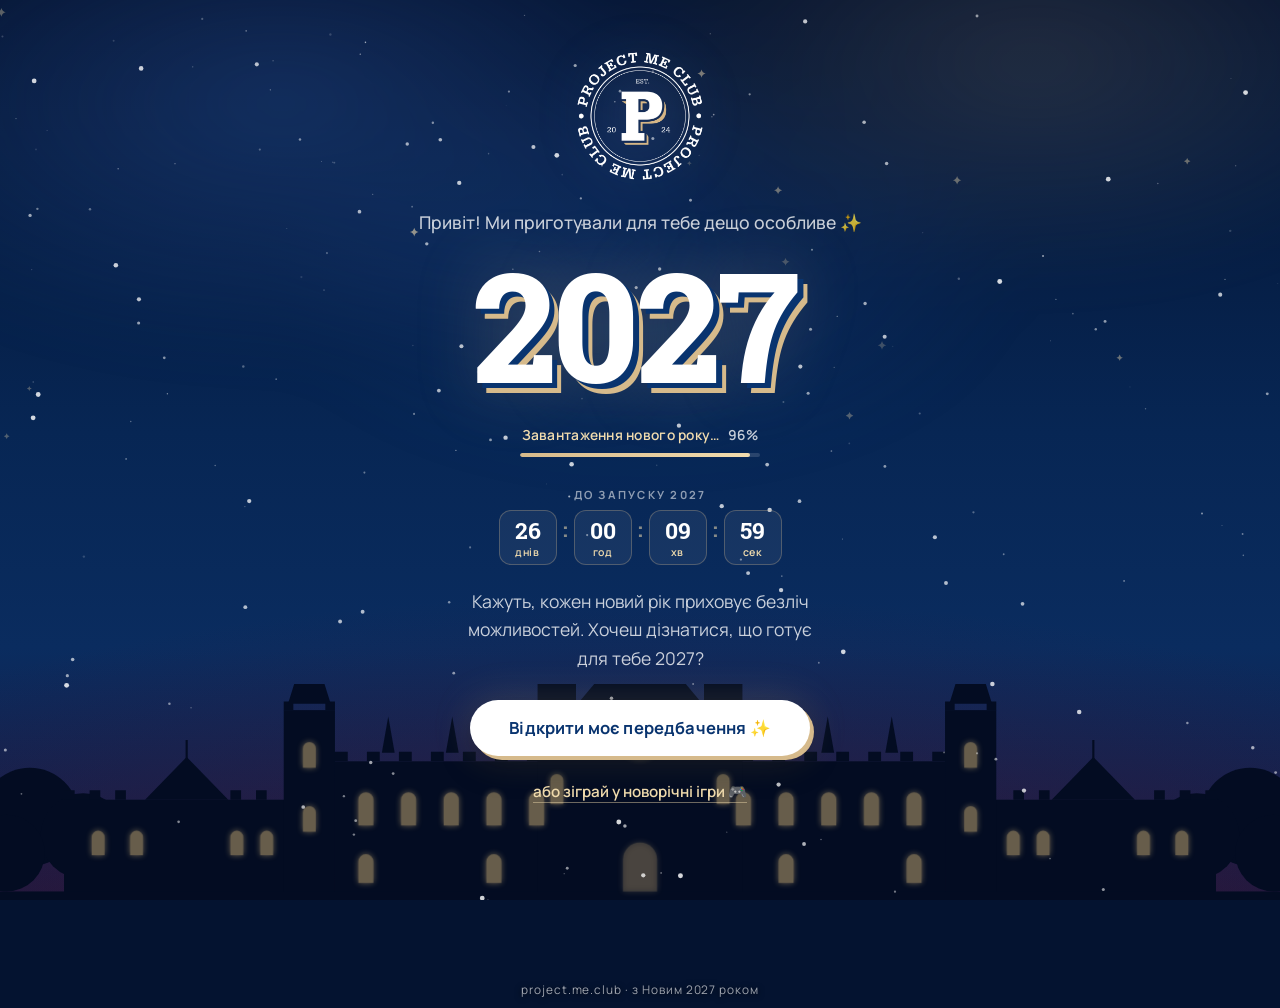
==== commit f64e0871: "Add «Зірколов» game, games menu and New Year countdown - Star catcher: 30-second canvas game, stars " ====
--- a/index.html
+++ b/index.html
@@ -108,13 +108,27 @@
         <div class="status-bar" aria-hidden="true"><i id="statusBar"></i></div>
       </div>
 
+      <div class="countdown" id="countdown" role="timer" aria-label="Зворотний відлік до Нового 2027 року">
+        <p class="countdown-label" id="countdownLabel">До запуску 2027</p>
+        <div class="countdown-row" id="countdownRow" aria-hidden="true">
+          <div class="cd"><span class="cd-num" id="cdDays">00</span><span class="cd-unit" id="cdDaysUnit">днів</span></div>
+          <span class="cd-sep">:</span>
+          <div class="cd"><span class="cd-num" id="cdHours">00</span><span class="cd-unit">год</span></div>
+          <span class="cd-sep">:</span>
+          <div class="cd"><span class="cd-num" id="cdMins">00</span><span class="cd-unit">хв</span></div>
+          <span class="cd-sep">:</span>
+          <div class="cd"><span class="cd-num" id="cdSecs">00</span><span class="cd-unit">сек</span></div>
+        </div>
+        <span class="visually-hidden" id="countdownSr"></span>
+      </div>
+
       <p class="lead">Кажуть, кожен новий рік приховує безліч можливостей. Хочеш дізнатися, що готує для тебе 2027?</p>
 
       <button class="btn btn-primary" id="openBtn" type="button">
         <span>Відкрити моє передбачення ✨</span>
       </button>
 
-      <button class="link-btn js-open-game" type="button">або зіграй у «Знайди пару» 🎮</button>
+      <button class="link-btn js-open-games" type="button">або зіграй у новорічні ігри 🎮</button>
     </section>
 
     <!-- 2. Магічне перемішування -->
@@ -149,14 +163,47 @@
         <button class="btn btn-primary" id="againBtn" type="button"><span>Спробувати ще раз ✨</span></button>
         <button class="btn btn-ghost" id="shareBtn" type="button"><span>Поділитися</span></button>
       </div>
-      <button class="link-btn js-open-game" type="button">Зіграти в «Знайди пару» 🎮</button>
-    </section>
-
-    <!-- 4. Міні-гра «Знайди пару» -->
-    <section class="view view-game" id="game" hidden>
+      <button class="link-btn js-open-games" type="button">Новорічні ігри 🎮</button>
+    </section>
+
+    <!-- 4. Вибір гри -->
+    <section class="view view-game view-games" id="games" hidden>
       <div class="game-head">
-        <button class="back-btn js-game-back" type="button" aria-label="Назад до передбачень">←<span> Назад</span></button>
-        <h2 class="game-title" id="gameTitle" tabindex="-1">Знайди пару</h2>
+        <button class="back-btn js-to-origin" type="button" aria-label="Назад до передбачень">←<span> Назад</span></button>
+        <h2 class="game-title" id="gamesTitle" tabindex="-1">Ігри</h2>
+        <span class="game-head-spacer" aria-hidden="true"></span>
+      </div>
+      <p class="game-sub">Обирай гру, передбачення нікуди не втечуть ✨</p>
+
+      <div class="games-list">
+        <button class="game-tile" type="button" data-game="memory">
+          <span class="tile-icon" aria-hidden="true">
+            <svg viewBox="0 0 48 48"><g transform="rotate(-10 16 24)"><rect x="6" y="10" width="20" height="28" rx="3" fill="#0d3f84" stroke="#d6ba8b" stroke-width="1.5"/><text x="16" y="30" text-anchor="middle" font-family="Roboto Slab, Georgia, serif" font-weight="800" font-size="14" fill="#fff">P</text></g><g transform="rotate(9 32 25)"><rect x="22" y="11" width="20" height="28" rx="3" fill="#f5eee1" stroke="#d6ba8b" stroke-width="1.5"/><path transform="translate(32 25) scale(0.7)" d="M0-10L2.35-3.24 9.51-3.09 3.8 1.24 5.88 8.09 0 4-5.88 8.09-3.8 1.24-9.51-3.09-2.35-3.24Z" fill="#d6ba8b" stroke="#09346f" stroke-width="1.6" stroke-linejoin="round"/></g></svg>
+          </span>
+          <span class="tile-body">
+            <span class="tile-title">Знайди пару</span>
+            <span class="tile-desc">Гра на пам’ять: відкривай картки й шукай однакові</span>
+            <span class="tile-best" id="tileBestMemory"></span>
+          </span>
+        </button>
+        <button class="game-tile" type="button" data-game="catcher">
+          <span class="tile-icon" aria-hidden="true">
+            <svg viewBox="0 0 48 48"><path d="M14 4v12M31 3v9M37 18v9" stroke="rgba(241,220,174,0.45)" stroke-width="2" stroke-linecap="round"/><path transform="translate(14 23) scale(0.75)" d="M0-10L2.35-3.24 9.51-3.09 3.8 1.24 5.88 8.09 0 4-5.88 8.09-3.8 1.24-9.51-3.09-2.35-3.24Z" fill="#f1dcae"/><path transform="translate(31 17) scale(0.6)" d="M0-10L2.35-3.24 9.51-3.09 3.8 1.24 5.88 8.09 0 4-5.88 8.09-3.8 1.24-9.51-3.09-2.35-3.24Z" fill="#f1dcae"/><path transform="translate(36 34) scale(0.85)" d="M0-10L2.35-3.24 9.51-3.09 3.8 1.24 5.88 8.09 0 4-5.88 8.09-3.8 1.24-9.51-3.09-2.35-3.24Z" fill="#f1dcae"/><ellipse cx="17" cy="38" rx="4.5" ry="5.5" fill="#7ed957" stroke="#0b2550" stroke-width="1.2"/></svg>
+          </span>
+          <span class="tile-body">
+            <span class="tile-title">Зірколов</span>
+            <span class="tile-desc">30 секунд, щоб наловити якнайбільше зірок і не зачепити баги</span>
+            <span class="tile-best" id="tileBestCatcher"></span>
+          </span>
+        </button>
+      </div>
+    </section>
+
+    <!-- 5. Міні-гра «Знайди пару» -->
+    <section class="view view-game" id="memory" hidden>
+      <div class="game-head">
+        <button class="back-btn js-game-back" type="button" aria-label="Назад до списку ігор">←<span> Ігри</span></button>
+        <h2 class="game-title" id="memoryTitle" tabindex="-1">Знайди пару</h2>
         <span class="game-head-spacer" aria-hidden="true"></span>
       </div>
       <p class="game-sub">Відкривай по дві картки й шукай однакові ✨</p>
@@ -183,8 +230,59 @@
         </article>
         <div class="actions">
           <button class="btn btn-primary" id="gPlayAgain" type="button"><span>Зіграти ще раз 🎮</span></button>
-          <button class="btn btn-ghost js-game-back" type="button"><span>До передбачень ✨</span></button>
+          <button class="btn btn-ghost js-to-origin" type="button"><span>До передбачень ✨</span></button>
         </div>
+        <button class="link-btn js-game-back" type="button">Інші ігри</button>
+      </div>
+    </section>
+
+    <!-- 6. Міні-гра «Зірколов» -->
+    <section class="view view-game view-catcher" id="catcher" hidden>
+      <div class="game-head">
+        <button class="back-btn js-game-back" type="button" aria-label="Назад до списку ігор">←<span> Ігри</span></button>
+        <h2 class="game-title" id="catcherTitle" tabindex="-1">Зірколов</h2>
+        <span class="game-head-spacer" aria-hidden="true"></span>
+      </div>
+
+      <div class="game-stats">
+        <div class="stat"><span class="stat-label">Очки</span><span class="stat-value" id="cScore">0</span></div>
+        <div class="stat" id="cTimeBox"><span class="stat-label">Час</span><span class="stat-value" id="cTime">30</span></div>
+        <div class="stat"><span class="stat-label">Рекорд</span><span class="stat-value" id="cBest">—</span></div>
+      </div>
+
+      <div class="game-board" id="catcherBoard">
+        <div class="catcher-stage" id="catcherStage">
+          <canvas class="catcher-canvas" id="catcherCanvas" aria-label="Ігрове поле: тапай по зірках і подарунках, оминай баги"></canvas>
+
+          <div class="catcher-intro" id="catcherIntro">
+            <p class="catcher-rules">За 30 секунд злови якнайбільше:</p>
+            <ul class="catcher-legend">
+              <li><canvas class="legend-icon" data-type="star" aria-hidden="true"></canvas><span>Зірка</span><b>+1</b></li>
+              <li><canvas class="legend-icon" data-type="gift" aria-hidden="true"></canvas><span>Подарунок</span><b>+3</b></li>
+              <li><canvas class="legend-icon" data-type="bug" aria-hidden="true"></canvas><span>Баг — не чіпай!</span><b class="is-minus">−3</b></li>
+            </ul>
+            <button class="btn btn-primary" id="catcherStart" type="button"><span>Почати ✨</span></button>
+          </div>
+
+          <div class="catcher-count" id="catcherCount" hidden aria-live="assertive">3</div>
+        </div>
+      </div>
+
+      <div class="game-win" id="catcherWin" hidden>
+        <article class="card win-card" id="cWinCard">
+          <p class="card-kicker">Project Me Club · 2027</p>
+          <h3 class="card-title" id="cWinTitle" tabindex="-1">Час вийшов!</h3>
+          <div class="divider" aria-hidden="true"><span>✦</span></div>
+          <p class="win-stats" id="cWinStats"></p>
+          <p class="win-detail" id="cWinDetail"></p>
+          <p class="card-text win-rank" id="cWinRank"></p>
+          <p class="win-record" id="cWinRecord"></p>
+        </article>
+        <div class="actions">
+          <button class="btn btn-primary" id="cPlayAgain" type="button"><span>Зіграти ще раз 🎮</span></button>
+          <button class="btn btn-ghost js-to-origin" type="button"><span>До передбачень ✨</span></button>
+        </div>
+        <button class="link-btn js-game-back" type="button">Інші ігри</button>
       </div>
     </section>
 
@@ -200,5 +298,6 @@
   <script src="js/effects.js" defer></script>
   <script src="js/app.js" defer></script>
   <script src="js/game.js" defer></script>
+  <script src="js/catcher.js" defer></script>
 </body>
 </html>
--- a/css/style.css
+++ b/css/style.css
@@ -196,7 +196,7 @@
 }
 
 .status {
-  margin: 10px 0 22px;
+  margin: 10px 0 18px;
   display: flex;
   flex-direction: column;
   align-items: center;
@@ -244,6 +244,67 @@
 @keyframes shimmer {
   from { background-position: 200% 0; }
   to   { background-position: 0 0; }
+}
+
+/* Зворотний відлік до Нового року */
+.countdown {
+  margin: 0 0 22px;
+  display: flex;
+  flex-direction: column;
+  align-items: center;
+  gap: 8px;
+}
+.countdown-label {
+  margin: 0;
+  font-size: 0.7rem;
+  font-weight: 700;
+  letter-spacing: 0.2em;
+  text-transform: uppercase;
+  color: var(--text-faint);
+}
+.countdown-row {
+  display: flex;
+  align-items: flex-start;
+  gap: 6px;
+}
+.countdown-row[hidden] { display: none; }
+.cd {
+  min-width: 58px;
+  padding: 8px 6px 6px;
+  border-radius: 12px;
+  background: rgba(255, 255, 255, 0.06);
+  box-shadow: inset 0 0 0 1px rgba(214, 186, 139, 0.3);
+  display: flex;
+  flex-direction: column;
+  align-items: center;
+}
+.cd-num {
+  font: 700 1.45rem/1.1 var(--font-slab);
+  color: var(--white);
+  font-variant-numeric: tabular-nums;
+}
+.cd-unit {
+  margin-top: 2px;
+  font-size: 0.66rem;
+  font-weight: 600;
+  letter-spacing: 0.06em;
+  color: var(--gold-bright);
+}
+.cd-sep {
+  padding-top: 8px;
+  font: 700 1.3rem/1.1 var(--font-slab);
+  color: rgba(241, 220, 174, 0.55);
+}
+.countdown.is-done .countdown-label {
+  font-size: 1.05rem;
+  letter-spacing: 0.02em;
+  text-transform: none;
+  color: var(--gold-bright);
+}
+@media (max-width: 359px) {
+  .cd { min-width: 50px; }
+  .cd-num { font-size: 1.25rem; }
+  .countdown-row { gap: 4px; }
 }
 
 .status.is-ready .status-text { animation: soft-pulse 2.4s ease-in-out infinite; }
@@ -767,6 +828,179 @@
   font-size: 0.9rem;
   font-weight: 700;
   color: var(--navy);
+}
+
+/* ---------- Вибір гри ---------- */
+
+.games-list {
+  width: 100%;
+  display: flex;
+  flex-direction: column;
+  gap: 16px;
+  margin-top: 22px;
+}
+
+.game-tile {
+  display: flex;
+  align-items: center;
+  gap: 16px;
+  width: 100%;
+  padding: 16px;
+  border: 0;
+  border-radius: 18px;
+  text-align: left;
+  color: var(--navy-ink);
+  background: linear-gradient(170deg, var(--cream) 0%, var(--cream-2) 100%);
+  box-shadow: 4px 4px 0 var(--gold), 0 14px 30px rgba(0, 0, 0, 0.35);
+  cursor: pointer;
+  transition: transform 0.18s var(--ease-out), box-shadow 0.18s var(--ease-out);
+  touch-action: manipulation;
+}
+@media (hover: hover) {
+  .game-tile:hover { transform: translate(-2px, -2px); box-shadow: 6px 6px 0 var(--gold), 0 18px 36px rgba(0, 0, 0, 0.4); }
+}
+.game-tile:active { transform: translate(3px, 3px); box-shadow: 1px 1px 0 var(--gold), 0 8px 20px rgba(0, 0, 0, 0.35); }
+.game-tile:focus-visible { outline: 3px solid var(--gold-bright); outline-offset: 4px; }
+
+.tile-icon {
+  flex: 0 0 64px;
+  height: 64px;
+  border-radius: 14px;
+  display: grid;
+  place-items: center;
+  background: linear-gradient(160deg, #0d3f84 0%, var(--navy) 50%, #05214a 100%);
+  box-shadow: inset 0 0 0 1px rgba(214, 186, 139, 0.5);
+}
+.tile-icon svg { width: 46px; height: 46px; }
+
+.tile-body { display: flex; flex-direction: column; gap: 3px; min-width: 0; }
+.tile-title { font: 700 1.2rem/1.2 var(--font-slab); color: var(--navy); }
+.tile-desc { font-size: 0.9rem; line-height: 1.4; color: rgba(11, 37, 80, 0.78); }
+.tile-best { font-size: 0.8rem; font-weight: 700; color: var(--burgundy-2); }
+.tile-best:empty { display: none; }
+
+/* ---------- Зірколов ---------- */
+
+.catcher-stage {
+  position: relative;
+  width: min(100%, 420px);
+  height: clamp(300px, calc(100vh - 340px), 540px);
+  height: clamp(300px, calc(100svh - 340px), 540px);
+  border-radius: 18px;
+  overflow: hidden;
+  background:
+    radial-gradient(120% 70% at 50% 0%, rgba(58, 108, 196, 0.28), transparent 65%),
+    rgba(3, 12, 34, 0.6);
+  box-shadow: inset 0 0 0 1px rgba(214, 186, 139, 0.4), 0 20px 50px rgba(0, 0, 0, 0.4);
+  touch-action: none;
+  -webkit-user-select: none;
+  user-select: none;
+}
+.catcher-stage::after {
+  content: "";
+  position: absolute;
+  inset: 0;
+  pointer-events: none;
+  border-radius: inherit;
+  background: rgba(255, 120, 140, 0);
+  transition: background 0.3s;
+}
+.catcher-stage.is-hit { animation: m-shake 0.35s ease; }
+.catcher-stage.is-hit::after { animation: hit-flash 0.45s ease; }
+@keyframes hit-flash {
+  0%   { background: rgba(255, 120, 140, 0.28); }
+  100% { background: rgba(255, 120, 140, 0); }
+}
+
+.catcher-canvas {
+  position: absolute;
+  inset: 0;
+  width: 100%;
+  height: 100%;
+  display: block;
+  cursor: crosshair;
+}
+
+.catcher-intro {
+  position: absolute;
+  inset: 0;
+  z-index: 2;
+  display: flex;
+  flex-direction: column;
+  align-items: center;
+  justify-content: center;
+  gap: 18px;
+  padding: 20px;
+  background: rgba(4, 19, 48, 0.55);
+}
+.catcher-intro[hidden] { display: none; }
+
+.catcher-rules {
+  margin: 0;
+  font-weight: 600;
+  color: var(--text-dim);
+}
+
+.catcher-legend {
+  list-style: none;
+  margin: 0;
+  padding: 0;
+  display: flex;
+  flex-direction: column;
+  gap: 8px;
+  width: min(100%, 270px);
+}
+.catcher-legend li {
+  display: flex;
+  align-items: center;
+  gap: 12px;
+  padding: 6px 14px 6px 8px;
+  border-radius: 12px;
+  background: rgba(255, 255, 255, 0.06);
+  text-align: left;
+}
+.catcher-legend span { flex: 1; font-weight: 600; }
+.catcher-legend b { font: 800 1.1rem var(--font-slab); color: var(--gold-bright); }
+.catcher-legend b.is-minus { color: #ff9aa8; }
+.legend-icon { width: 40px; height: 40px; flex: 0 0 40px; }
+
+.catcher-count {
+  position: absolute;
+  inset: 0;
+  z-index: 2;
+  display: grid;
+  place-items: center;
+  font: 800 6rem/1 var(--font-slab);
+  color: var(--white);
+  text-shadow: 0.04em 0.04em 0 var(--navy), 0.075em 0.075em 0 var(--gold);
+  pointer-events: none;
+}
+.catcher-count[hidden] { display: none; }
+.catcher-count.is-pop { animation: count-pop 0.7s var(--ease-out) both; }
+@keyframes count-pop {
+  0%   { opacity: 0; transform: scale(1.6); }
+  30%  { opacity: 1; transform: scale(1); }
+  100% { opacity: 0.2; transform: scale(0.9); }
+}
+
+/* Низькі екрани: правила «Зірколова» компактніші, щоб кнопка «Почати» вміщалася */
+@media (max-height: 700px) {
+  .catcher-intro { gap: 10px; padding: 12px 16px; }
+  .catcher-rules { font-size: 0.9rem; }
+  .catcher-legend { gap: 6px; }
+  .catcher-legend li { padding: 2px 12px 2px 6px; }
+  .legend-icon { width: 32px; height: 32px; flex-basis: 32px; }
+  .catcher-intro .btn { min-height: 48px; padding-top: 11px; padding-bottom: 11px; }
+}
+
+.stat.is-hurry { box-shadow: inset 0 0 0 1.5px #ff9aa8; }
+.stat.is-hurry .stat-value { color: #ffc1ca; }
+
+.win-detail {
+  margin: 0 0 12px;
+  font-size: 1rem;
+  font-weight: 600;
+  color: var(--navy-ink);
 }
 
 /* ---------- Футер, тост ---------- */
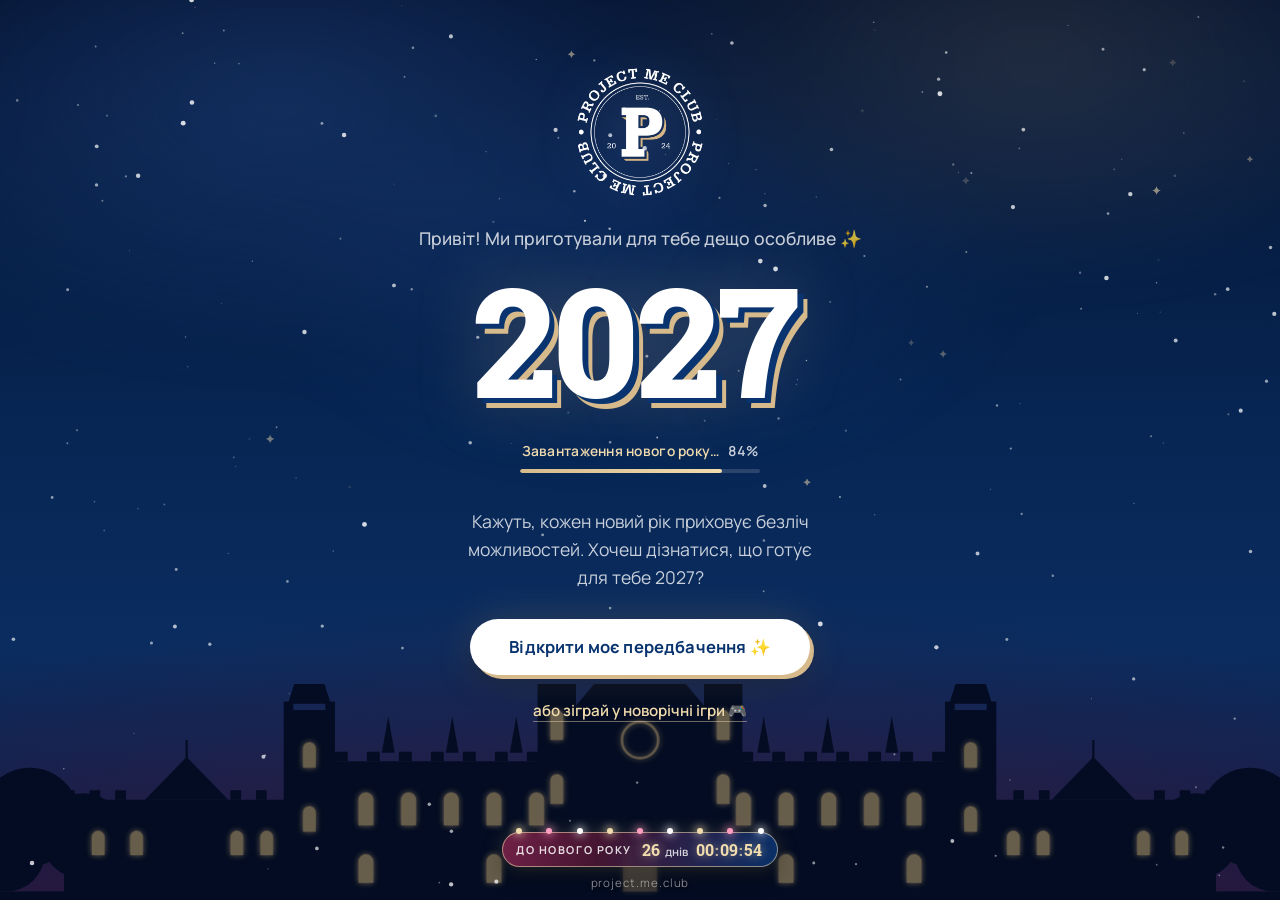
==== commit f86ebba3: "Footer countdown, cache-busting, resilient prediction reveal - Countdown moved to the footer: compac" ====
--- a/index.html
+++ b/index.html
@@ -26,7 +26,8 @@
   <link href="https://fonts.googleapis.com/css2?family=Manrope:wght@400;500;600;700&family=Roboto+Slab:wght@600;700;800&display=swap" rel="stylesheet">
 
   <link rel="preload" href="data/predictions.json" as="fetch" type="application/json" crossorigin>
-  <link rel="stylesheet" href="css/style.css">
+  <!-- ?v=… — версія файлів: змінюй при кожному оновленні, щоб браузери не брали старі CSS/JS з кешу -->
+  <link rel="stylesheet" href="css/style.css?v=2026111603">
 </head>
 <body>
   <!-- Фон: нічне небо, сяйво, сніг -->
@@ -108,20 +109,6 @@
         <div class="status-bar" aria-hidden="true"><i id="statusBar"></i></div>
       </div>
 
-      <div class="countdown" id="countdown" role="timer" aria-label="Зворотний відлік до Нового 2027 року">
-        <p class="countdown-label" id="countdownLabel">До запуску 2027</p>
-        <div class="countdown-row" id="countdownRow" aria-hidden="true">
-          <div class="cd"><span class="cd-num" id="cdDays">00</span><span class="cd-unit" id="cdDaysUnit">днів</span></div>
-          <span class="cd-sep">:</span>
-          <div class="cd"><span class="cd-num" id="cdHours">00</span><span class="cd-unit">год</span></div>
-          <span class="cd-sep">:</span>
-          <div class="cd"><span class="cd-num" id="cdMins">00</span><span class="cd-unit">хв</span></div>
-          <span class="cd-sep">:</span>
-          <div class="cd"><span class="cd-num" id="cdSecs">00</span><span class="cd-unit">сек</span></div>
-        </div>
-        <span class="visually-hidden" id="countdownSr"></span>
-      </div>
-
       <p class="lead">Кажуть, кожен новий рік приховує безліч можливостей. Хочеш дізнатися, що готує для тебе 2027?</p>
 
       <button class="btn btn-primary" id="openBtn" type="button">
@@ -291,13 +278,24 @@
     </noscript>
   </main>
 
-  <footer class="foot">project.me.club · з Новим 2027 роком</footer>
+  <footer class="foot">
+    <!-- Зворотний відлік: прихований, доки JS не підставить реальний час -->
+    <div class="ny" id="countdown" role="timer" aria-label="Зворотний відлік до Нового 2027 року" hidden>
+      <span class="ny-lights" aria-hidden="true"><i></i><i></i><i></i><i></i><i></i><i></i><i></i><i></i><i></i></span>
+      <span class="ny-label" id="countdownLabel">До Нового року</span>
+      <span class="ny-time" id="countdownRow" aria-hidden="true">
+        <b id="cdDays">0</b><small id="cdDaysUnit">днів</small><b id="cdHours">00</b><i class="ny-colon">:</i><b id="cdMins">00</b><i class="ny-colon">:</i><b id="cdSecs">00</b>
+      </span>
+      <span class="visually-hidden" id="countdownSr"></span>
+    </div>
+    <p class="foot-brand">project.me.club</p>
+  </footer>
 
   <div class="toast" id="toast" role="status" aria-live="polite"></div>
 
-  <script src="js/effects.js" defer></script>
-  <script src="js/app.js" defer></script>
-  <script src="js/game.js" defer></script>
-  <script src="js/catcher.js" defer></script>
+  <script src="js/effects.js?v=2026111603" defer></script>
+  <script src="js/app.js?v=2026111603" defer></script>
+  <script src="js/game.js?v=2026111603" defer></script>
+  <script src="js/catcher.js?v=2026111603" defer></script>
 </body>
 </html>
--- a/css/style.css
+++ b/css/style.css
@@ -125,7 +125,7 @@
   padding:
     max(28px, env(safe-area-inset-top))
     16px
-    calc(var(--campus-h) * 0.8 + 24px);
+    calc(max(var(--campus-h) * 0.6, 92px) + 24px); /* місце для футера з відліком */
 }
 
 .view {
@@ -196,7 +196,7 @@
 }
 
 .status {
-  margin: 10px 0 18px;
+  margin: 10px 0 22px;
   display: flex;
   flex-direction: column;
   align-items: center;
@@ -244,67 +244,6 @@
 @keyframes shimmer {
   from { background-position: 200% 0; }
   to   { background-position: 0 0; }
-}
-
-/* Зворотний відлік до Нового року */
-.countdown {
-  margin: 0 0 22px;
-  display: flex;
-  flex-direction: column;
-  align-items: center;
-  gap: 8px;
-}
-.countdown-label {
-  margin: 0;
-  font-size: 0.7rem;
-  font-weight: 700;
-  letter-spacing: 0.2em;
-  text-transform: uppercase;
-  color: var(--text-faint);
-}
-.countdown-row {
-  display: flex;
-  align-items: flex-start;
-  gap: 6px;
-}
-.countdown-row[hidden] { display: none; }
-.cd {
-  min-width: 58px;
-  padding: 8px 6px 6px;
-  border-radius: 12px;
-  background: rgba(255, 255, 255, 0.06);
-  box-shadow: inset 0 0 0 1px rgba(214, 186, 139, 0.3);
-  display: flex;
-  flex-direction: column;
-  align-items: center;
-}
-.cd-num {
-  font: 700 1.45rem/1.1 var(--font-slab);
-  color: var(--white);
-  font-variant-numeric: tabular-nums;
-}
-.cd-unit {
-  margin-top: 2px;
-  font-size: 0.66rem;
-  font-weight: 600;
-  letter-spacing: 0.06em;
-  color: var(--gold-bright);
-}
-.cd-sep {
-  padding-top: 8px;
-  font: 700 1.3rem/1.1 var(--font-slab);
-  color: rgba(241, 220, 174, 0.55);
-}
-.countdown.is-done .countdown-label {
-  font-size: 1.05rem;
-  letter-spacing: 0.02em;
-  text-transform: none;
-  color: var(--gold-bright);
-}
-@media (max-width: 359px) {
-  .cd { min-width: 50px; }
-  .cd-num { font-size: 1.25rem; }
-  .countdown-row { gap: 4px; }
 }
 
 .status.is-ready .status-text { animation: soft-pulse 2.4s ease-in-out infinite; }
@@ -1012,18 +951,119 @@
   bottom: max(10px, env(safe-area-inset-bottom));
   z-index: 2;
   padding: 0 16px;
+  display: flex;
+  flex-direction: column;
+  align-items: center;
+  gap: 8px;
   text-align: center;
-  font-size: 0.74rem;
+  pointer-events: none;
+}
+
+.foot-brand {
+  margin: 0;
+  font-size: 0.72rem;
   letter-spacing: 0.08em;
-  color: rgba(255, 255, 255, 0.62);
+  color: rgba(255, 255, 255, 0.55);
   text-shadow: 0 1px 6px rgba(0, 0, 0, 0.9);
-  pointer-events: none;
+}
+
+/* Зворотний відлік у футері: яскрава, але компактна «пігулка» з гірляндою */
+.ny {
+  position: relative;
+  display: inline-flex;
+  align-items: center;
+  gap: 10px;
+  padding: 7px 16px 7px 14px;
+  border-radius: 999px;
+  background: linear-gradient(100deg, rgba(122, 35, 74, 0.92) 0%, rgba(74, 23, 51, 0.92) 35%, rgba(9, 52, 111, 0.92) 100%);
+  box-shadow:
+    inset 0 0 0 1px rgba(241, 220, 174, 0.55),
+    0 0 18px rgba(241, 220, 174, 0.18),
+    0 8px 22px rgba(0, 0, 0, 0.45);
+  white-space: nowrap;
+}
+.ny[hidden] { display: none; }
+
+.ny-label {
+  font-size: 0.68rem;
+  font-weight: 700;
+  letter-spacing: 0.14em;
+  text-transform: uppercase;
+  color: rgba(255, 255, 255, 0.85);
+}
+
+.ny-time {
+  display: inline-flex;
+  align-items: baseline;
+  gap: 1px;
+  font-family: var(--font-slab);
+  font-variant-numeric: tabular-nums;
+}
+.ny-time[hidden] { display: none; }
+.ny-time b {
+  font-weight: 700;
+  font-size: 1.02rem;
+  color: var(--gold-bright);
+  text-shadow: 0 0 10px rgba(241, 220, 174, 0.55);
+}
+.ny-time small {
+  margin: 0 7px 0 4px;
+  font-family: var(--font-sans);
+  font-size: 0.72rem;
+  font-weight: 600;
+  color: rgba(255, 255, 255, 0.8);
+}
+.ny-colon {
+  font-style: normal;
+  font-weight: 700;
+  color: rgba(241, 220, 174, 0.7);
+  animation: colon-blink 1s steps(1) infinite;
+}
+@keyframes colon-blink {
+  50% { opacity: 0.25; }
+}
+
+/* Гірлянда над пігулкою */
+.ny-lights {
+  position: absolute;
+  left: 14px;
+  right: 14px;
+  top: -4px;
+  display: flex;
+  justify-content: space-between;
+}
+.ny-lights i {
+  width: 6px;
+  height: 6px;
+  border-radius: 50%;
+  background: var(--gold-bright);
+  box-shadow: 0 0 8px 2px rgba(241, 220, 174, 0.7);
+  animation: light-twinkle 2.4s ease-in-out infinite;
+}
+.ny-lights i:nth-child(3n + 2) { background: #ff9ec0; box-shadow: 0 0 8px 2px rgba(255, 158, 192, 0.65); animation-delay: -0.8s; }
+.ny-lights i:nth-child(3n)     { background: #ffffff; box-shadow: 0 0 8px 2px rgba(255, 255, 255, 0.6); animation-delay: -1.6s; }
+@keyframes light-twinkle {
+  0%, 100% { opacity: 1; transform: scale(1); }
+  50%      { opacity: 0.35; transform: scale(0.7); }
+}
+
+.ny.is-done .ny-label {
+  font-size: 0.86rem;
+  letter-spacing: 0.04em;
+  text-transform: none;
+  color: var(--gold-bright);
+}
+
+@media (max-width: 359px) {
+  .ny { gap: 7px; padding: 6px 12px; }
+  .ny-label { letter-spacing: 0.08em; }
+  .ny-time small { margin: 0 5px 0 3px; }
 }
 
 .toast {
   position: fixed;
   left: 50%;
-  bottom: calc(max(16px, env(safe-area-inset-bottom)) + 34px);
+  bottom: calc(max(16px, env(safe-area-inset-bottom)) + 92px);
   z-index: 10;
   max-width: calc(100% - 32px);
   padding: 12px 18px;
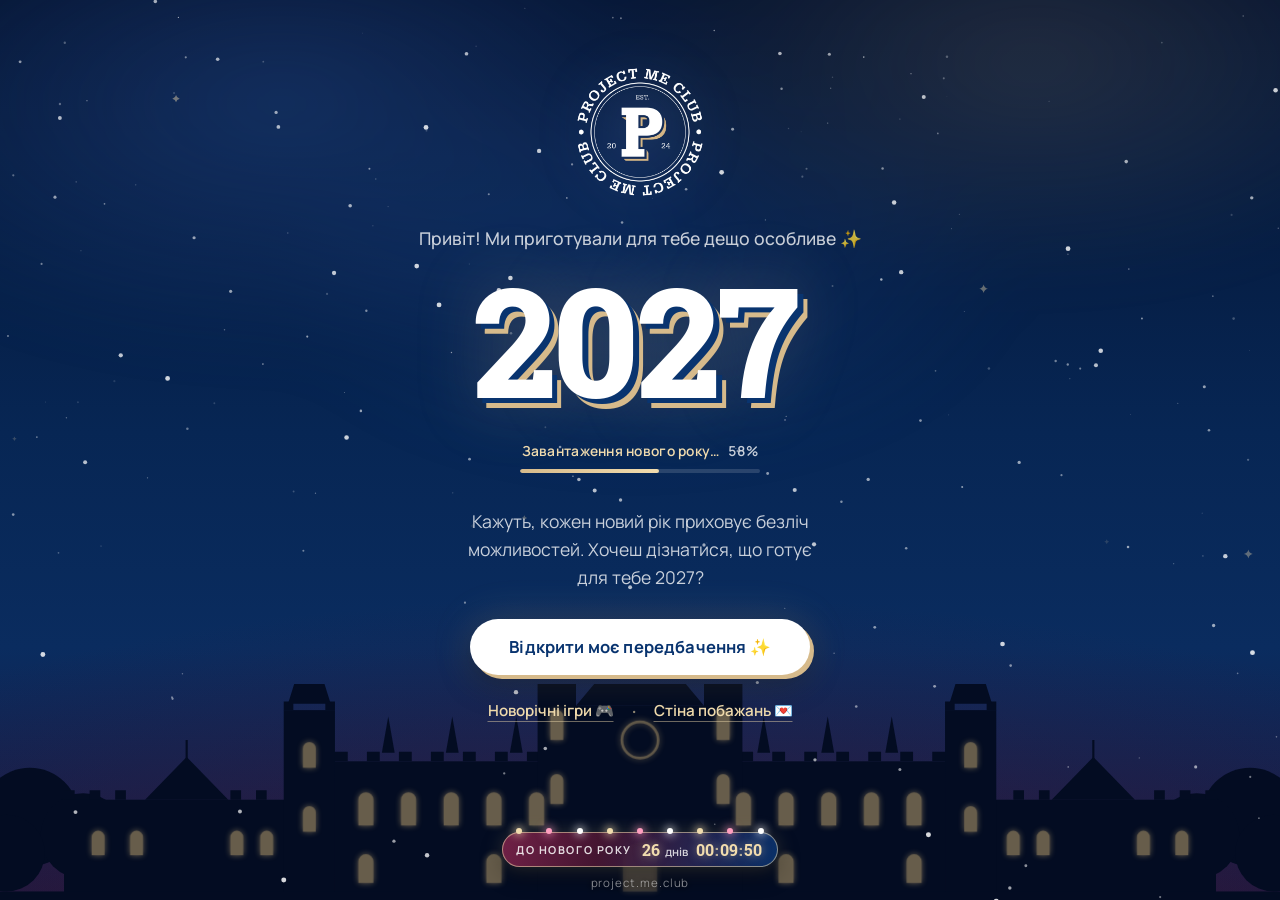
==== commit 0f80089b: "Add «Скретч-картка» game and «Стіна побажань» backed by Google Sheets - Scratch card: frost layer on" ====
--- a/index.html
+++ b/index.html
@@ -27,7 +27,7 @@
 
   <link rel="preload" href="data/predictions.json" as="fetch" type="application/json" crossorigin>
   <!-- ?v=… — версія файлів: змінюй при кожному оновленні, щоб браузери не брали старі CSS/JS з кешу -->
-  <link rel="stylesheet" href="css/style.css?v=2026111603">
+  <link rel="stylesheet" href="css/style.css?v=2026111606">
 </head>
 <body>
   <!-- Фон: нічне небо, сяйво, сніг -->
@@ -115,7 +115,11 @@
         <span>Відкрити моє передбачення ✨</span>
       </button>
 
-      <button class="link-btn js-open-games" type="button">або зіграй у новорічні ігри 🎮</button>
+      <div class="extra-links">
+        <button class="link-btn js-open-games" type="button">Новорічні ігри 🎮</button>
+        <span class="extra-dot" aria-hidden="true">·</span>
+        <button class="link-btn js-open-wall" type="button">Стіна побажань 💌</button>
+      </div>
     </section>
 
     <!-- 2. Магічне перемішування -->
@@ -150,7 +154,44 @@
         <button class="btn btn-primary" id="againBtn" type="button"><span>Спробувати ще раз ✨</span></button>
         <button class="btn btn-ghost" id="shareBtn" type="button"><span>Поділитися</span></button>
       </div>
-      <button class="link-btn js-open-games" type="button">Новорічні ігри 🎮</button>
+      <div class="extra-links">
+        <button class="link-btn js-open-games" type="button">Новорічні ігри 🎮</button>
+        <span class="extra-dot" aria-hidden="true">·</span>
+        <button class="link-btn js-open-wall" type="button">Стіна побажань 💌</button>
+      </div>
+    </section>
+
+    <!-- Стіна побажань -->
+    <section class="view view-game view-wall" id="wall" hidden>
+      <div class="game-head">
+        <button class="back-btn js-to-origin" type="button" aria-label="Назад до передбачень">←<span> Назад</span></button>
+        <h2 class="game-title" id="wallTitle" tabindex="-1">Стіна побажань</h2>
+        <span class="game-head-spacer" aria-hidden="true"></span>
+      </div>
+      <p class="game-sub">Залиш побажання клубу на 2027 — воно з’явиться на дошці серед інших ✨</p>
+
+      <form class="wall-form" id="wallForm" novalidate>
+        <label class="visually-hidden" for="wallText">Твоє побажання</label>
+        <textarea class="wall-input wall-textarea" id="wallText" maxlength="200" rows="3" placeholder="Бажаю всім у 2027…" required></textarea>
+        <div class="wall-form-row">
+          <label class="visually-hidden" for="wallName">Ім’я (необов’язково)</label>
+          <input class="wall-input" id="wallName" type="text" maxlength="40" placeholder="Ім’я (необов’язково)" autocomplete="nickname">
+          <span class="wall-count" id="wallCount" aria-hidden="true">0/200</span>
+        </div>
+        <!-- пастка для ботів: людина це поле не бачить -->
+        <input class="wall-hp" id="wallHp" name="website" type="text" tabindex="-1" autocomplete="off" aria-hidden="true">
+        <button class="btn btn-primary" id="wallSubmit" type="submit"><span>Приклеїти на стіну 📌</span></button>
+        <p class="wall-status" id="wallStatus" role="status" aria-live="polite"></p>
+      </form>
+
+      <p class="wall-demo" id="wallDemo" hidden>Демо-режим: стіну ще не підключено до Google Таблиці, тож твої побажання бачиш лише ти.</p>
+
+      <div class="wall-board-head">
+        <span class="wall-total" id="wallTotal"></span>
+        <button class="link-btn wall-refresh" id="wallRefresh" type="button">Оновити ↻</button>
+      </div>
+      <div class="wall-board" id="wallBoard" aria-label="Побажання учасників"></div>
+      <p class="wall-empty" id="wallEmpty" hidden>Тут поки порожньо. Твоє побажання може стати першим на стіні ✨</p>
     </section>
 
     <!-- 4. Вибір гри -->
@@ -183,6 +224,47 @@
             <span class="tile-best" id="tileBestCatcher"></span>
           </span>
         </button>
+        <button class="game-tile" type="button" data-game="scratch">
+          <span class="tile-icon" aria-hidden="true">
+            <svg viewBox="0 0 48 48"><rect x="5" y="11" width="38" height="26" rx="4" fill="#f5eee1" stroke="#d6ba8b" stroke-width="1.5"/><rect x="9" y="15" width="30" height="18" rx="2.5" fill="#c9d9ee"/><path d="M12 29c5-7 9 1 14-5s8 0 11-4" stroke="#fffaf0" stroke-width="6" stroke-linecap="round" fill="none"/><path transform="translate(24 24) scale(0.5)" d="M0-10L2.35-3.24 9.51-3.09 3.8 1.24 5.88 8.09 0 4-5.88 8.09-3.8 1.24-9.51-3.09-2.35-3.24Z" fill="#d6ba8b"/></svg>
+          </span>
+          <span class="tile-body">
+            <span class="tile-title">Скретч-картка</span>
+            <span class="tile-desc">Зітри іній і дізнайся свій новорічний бонус</span>
+            <span class="tile-best" id="tileBestScratch"></span>
+          </span>
+        </button>
+      </div>
+    </section>
+
+    <!-- Міні-гра «Скретч-картка» -->
+    <section class="view view-game view-scratch" id="scratch" hidden>
+      <div class="game-head">
+        <button class="back-btn js-game-back" type="button" aria-label="Назад до списку ігор">←<span> Ігри</span></button>
+        <h2 class="game-title" id="scratchTitle" tabindex="-1">Скретч-картка</h2>
+        <span class="game-head-spacer" aria-hidden="true"></span>
+      </div>
+      <p class="game-sub">Під інеєм ховається твій новорічний бонус ✨</p>
+
+      <article class="card scratch-ticket">
+        <p class="card-kicker">Project Me Club · 2027</p>
+        <div class="scratch-area" id="scratchArea">
+          <div class="scratch-prize" id="scratchPrize" aria-hidden="true" aria-live="polite">
+            <p class="prize-kicker" id="prizeKicker"></p>
+            <p class="prize-icon" id="prizeIcon"></p>
+            <h3 class="card-title prize-title" id="prizeTitle"></h3>
+            <p class="card-text prize-text" id="prizeText"></p>
+          </div>
+          <canvas class="scratch-canvas" id="scratchCanvas" aria-hidden="true"></canvas>
+        </div>
+      </article>
+
+      <button class="link-btn" id="scratchRevealBtn" type="button">Відкрити без стирання</button>
+
+      <div class="actions scratch-actions" id="scratchActions" hidden>
+        <button class="btn btn-primary" id="scratchAgain" type="button"><span>Ще одна картка 🎟️</span></button>
+        <button class="btn btn-ghost" id="scratchShare" type="button"><span>Поділитися</span></button>
+        <button class="link-btn js-to-origin" type="button">До передбачень ✨</button>
       </div>
     </section>
 
@@ -293,9 +375,11 @@
 
   <div class="toast" id="toast" role="status" aria-live="polite"></div>
 
-  <script src="js/effects.js?v=2026111603" defer></script>
-  <script src="js/app.js?v=2026111603" defer></script>
-  <script src="js/game.js?v=2026111603" defer></script>
-  <script src="js/catcher.js?v=2026111603" defer></script>
+  <script src="js/effects.js?v=2026111606" defer></script>
+  <script src="js/app.js?v=2026111606" defer></script>
+  <script src="js/game.js?v=2026111606" defer></script>
+  <script src="js/catcher.js?v=2026111606" defer></script>
+  <script src="js/scratch.js?v=2026111606" defer></script>
+  <script src="js/wall.js?v=2026111606" defer></script>
 </body>
 </html>
--- a/css/style.css
+++ b/css/style.css
@@ -564,7 +564,18 @@
 @media (hover: hover) {
   .link-btn:hover { text-decoration-color: var(--gold-bright); }
 }
-.view-result .link-btn { margin-top: -8px; }
+.view-result .extra-links { margin-top: -8px; }
+
+.extra-links {
+  margin-top: 16px;
+  display: flex;
+  flex-wrap: wrap;
+  align-items: center;
+  justify-content: center;
+  gap: 0 4px;
+}
+.extra-links .link-btn { margin-top: 0; }
+.extra-dot { color: rgba(241, 220, 174, 0.6); font-weight: 700; }
 
 /* ---------- Міні-гра «Знайди пару» ---------- */
 
@@ -941,6 +952,260 @@
   font-weight: 600;
   color: var(--navy-ink);
 }
+
+/* ---------- Скретч-картка ---------- */
+
+.view-scratch { gap: 0; }
+.view-scratch .game-sub { margin-bottom: 20px; }
+
+.scratch-ticket { padding: 30px 22px 24px; }
+.scratch-ticket .card-kicker { margin-bottom: 14px; }
+
+.scratch-area {
+  position: relative;
+  min-height: 260px;
+  border-radius: 14px;
+  overflow: hidden;
+  display: grid;
+  place-items: center;
+  background:
+    radial-gradient(90% 70% at 50% 20%, rgba(241, 220, 174, 0.35), transparent 70%),
+    #fffaf0;
+  box-shadow: inset 0 0 0 1px rgba(214, 186, 139, 0.85);
+}
+
+.scratch-prize {
+  width: 100%;
+  padding: 24px 18px 26px;
+  text-align: center;
+}
+.prize-kicker {
+  margin: 0;
+  font-size: 0.72rem;
+  font-weight: 700;
+  letter-spacing: 0.16em;
+  text-transform: uppercase;
+  color: var(--burgundy-2);
+}
+.prize-icon {
+  margin: 10px 0 8px;
+  font-size: 2.6rem;
+  line-height: 1;
+}
+.prize-title { font-size: clamp(1.2rem, 5.2vw, 1.4rem); }
+.prize-text { margin-top: 10px; }
+
+.scratch-canvas {
+  position: absolute;
+  inset: 0;
+  width: 100%;
+  height: 100%;
+  display: block;
+  touch-action: none;
+  cursor: grab;
+  transition: opacity 0.6s ease;
+}
+.scratch-canvas:active { cursor: grabbing; }
+.scratch-canvas[hidden] { display: none; }
+.scratch-area.is-revealed .scratch-canvas { opacity: 0; pointer-events: none; }
+.scratch-area.is-revealed .scratch-prize { animation: prize-pop 0.6s var(--ease-spring) both; }
+@keyframes prize-pop {
+  from { transform: scale(0.94); }
+  to   { transform: none; }
+}
+
+#scratchRevealBtn { margin-top: 14px; }
+#scratchRevealBtn[hidden] { display: none; }
+
+.scratch-actions { margin-top: 26px; flex-wrap: wrap; }
+.scratch-actions .link-btn { flex-basis: 100%; }
+.scratch-actions[hidden] { display: none; }
+.scratch-actions .link-btn { margin-top: 0; }
+
+/* ---------- Стіна побажань ---------- */
+
+.view-wall { max-width: 760px; }
+.back-btn { white-space: nowrap; }
+@media (max-width: 479px) { .view-wall .back-btn span { display: none; } }
+.view-wall .game-head { max-width: 460px; }
+.view-wall .game-sub { max-width: 34ch; line-height: 1.45; }
+
+.wall-form {
+  width: min(100%, 460px);
+  margin-top: 20px;
+  display: flex;
+  flex-direction: column;
+  align-items: center;
+  gap: 10px;
+}
+
+.wall-input {
+  width: 100%;
+  padding: 13px 15px;
+  border: 0;
+  border-radius: 14px;
+  background: rgba(255, 255, 255, 0.08);
+  box-shadow: inset 0 0 0 1px rgba(214, 186, 139, 0.45);
+  color: var(--white);
+  font: 500 1rem/1.45 var(--font-sans); /* 16px — iOS не масштабує сторінку при фокусі */
+  transition: box-shadow 0.2s, background 0.2s;
+}
+.wall-input::placeholder { color: rgba(255, 255, 255, 0.5); }
+.wall-input:focus {
+  outline: none;
+  background: rgba(255, 255, 255, 0.12);
+  box-shadow: inset 0 0 0 2px var(--gold-bright);
+}
+.wall-textarea { min-height: 96px; resize: vertical; }
+
+.wall-form-row {
+  width: 100%;
+  display: flex;
+  align-items: center;
+  gap: 12px;
+}
+.wall-form-row .wall-input { flex: 1; }
+.wall-count {
+  flex: 0 0 auto;
+  font-size: 0.8rem;
+  font-variant-numeric: tabular-nums;
+  color: var(--text-faint);
+}
+
+.wall-hp {
+  position: absolute !important;
+  left: -9999px;
+  width: 1px;
+  height: 1px;
+  opacity: 0;
+}
+
+.wall-form .btn { margin-top: 6px; }
+
+.wall-status {
+  margin: 0;
+  min-height: 1.4em;
+  font-size: 0.92rem;
+  font-weight: 600;
+  color: var(--text-dim);
+}
+.wall-status.is-ok { color: var(--gold-bright); }
+.wall-status.is-error { color: #ffb3bf; }
+
+.wall-demo {
+  margin: 6px 0 0;
+  max-width: 460px;
+  padding: 10px 14px;
+  border-radius: 12px;
+  font-size: 0.85rem;
+  line-height: 1.45;
+  color: var(--gold-bright);
+  background: rgba(214, 186, 139, 0.1);
+  box-shadow: inset 0 0 0 1px rgba(214, 186, 139, 0.35);
+}
+.wall-demo[hidden] { display: none; }
+
+.wall-board-head {
+  width: 100%;
+  margin: 22px 0 6px;
+  display: flex;
+  align-items: center;
+  justify-content: space-between;
+  gap: 12px;
+}
+.wall-total {
+  font-size: 0.8rem;
+  font-weight: 700;
+  letter-spacing: 0.12em;
+  text-transform: uppercase;
+  color: var(--text-faint);
+}
+.wall-refresh { margin-top: 0; padding: 6px 8px; font-size: 0.88rem; }
+
+/* Дошка: темна, у золотій рамці; стікери — «колонками» */
+.wall-board {
+  width: 100%;
+  min-height: 120px;
+  padding: 22px 14px 8px;
+  border-radius: 18px;
+  background:
+    radial-gradient(100% 60% at 50% 0%, rgba(58, 108, 196, 0.18), transparent 70%),
+    rgba(3, 12, 34, 0.82);
+  box-shadow: inset 0 0 0 1px rgba(214, 186, 139, 0.4), 0 20px 50px rgba(0, 0, 0, 0.35);
+  column-count: 2;
+  column-gap: 14px;
+  text-align: left;
+}
+.wall-board:empty { display: none; }
+@media (min-width: 640px) { .wall-board { column-count: 3; padding: 26px 20px 12px; column-gap: 20px; } }
+
+.sticker {
+  --rot: 0deg;
+  position: relative;
+  display: inline-block;
+  width: 100%;
+  margin: 0 0 18px;
+  padding: 18px 14px 12px;
+  border-radius: 4px 4px 12px 4px;
+  color: var(--navy-ink);
+  transform: rotate(var(--rot));
+  box-shadow: 0 10px 18px rgba(0, 0, 0, 0.35);
+  break-inside: avoid;
+  -webkit-column-break-inside: avoid;
+}
+/* смужка скотчу */
+.sticker::before {
+  content: "";
+  position: absolute;
+  top: -8px;
+  left: 50%;
+  width: 56px;
+  height: 18px;
+  transform: translateX(-50%) rotate(-4deg);
+  background: rgba(255, 255, 255, 0.55);
+  box-shadow: 0 1px 3px rgba(0, 0, 0, 0.18);
+}
+.sticker--c0 { background: #fdf4df; }
+.sticker--c1 { background: #f6e2b3; }
+.sticker--c2 { background: #f7d8e4; }
+.sticker--c3 { background: #dce8f8; }
+
+.sticker-text {
+  margin: 0;
+  font-size: 0.95rem;
+  font-weight: 500;
+  line-height: 1.45;
+  white-space: pre-wrap;
+  overflow-wrap: anywhere;
+}
+.sticker-sign {
+  margin: 10px 0 0;
+  font-size: 0.78rem;
+  font-weight: 700;
+  text-align: right;
+  color: var(--burgundy-2);
+  overflow-wrap: anywhere;
+}
+.sticker-mine {
+  position: absolute;
+  top: 4px;
+  left: 8px;
+  font-size: 0.66rem;
+  font-weight: 700;
+  color: var(--burgundy-2);
+  opacity: 0.8;
+}
+.sticker.is-new { animation: stick-in 0.7s var(--ease-spring) both; }
+@keyframes stick-in {
+  0%   { opacity: 0; transform: translateY(-24px) rotate(calc(var(--rot) - 8deg)) scale(1.08); }
+  100% { opacity: 1; transform: rotate(var(--rot)); }
+}
+
+.wall-empty {
+  margin: 8px 0 0;
+  color: var(--text-dim);
+}
+.wall-empty[hidden] { display: none; }
 
 /* ---------- Футер, тост ---------- */
 
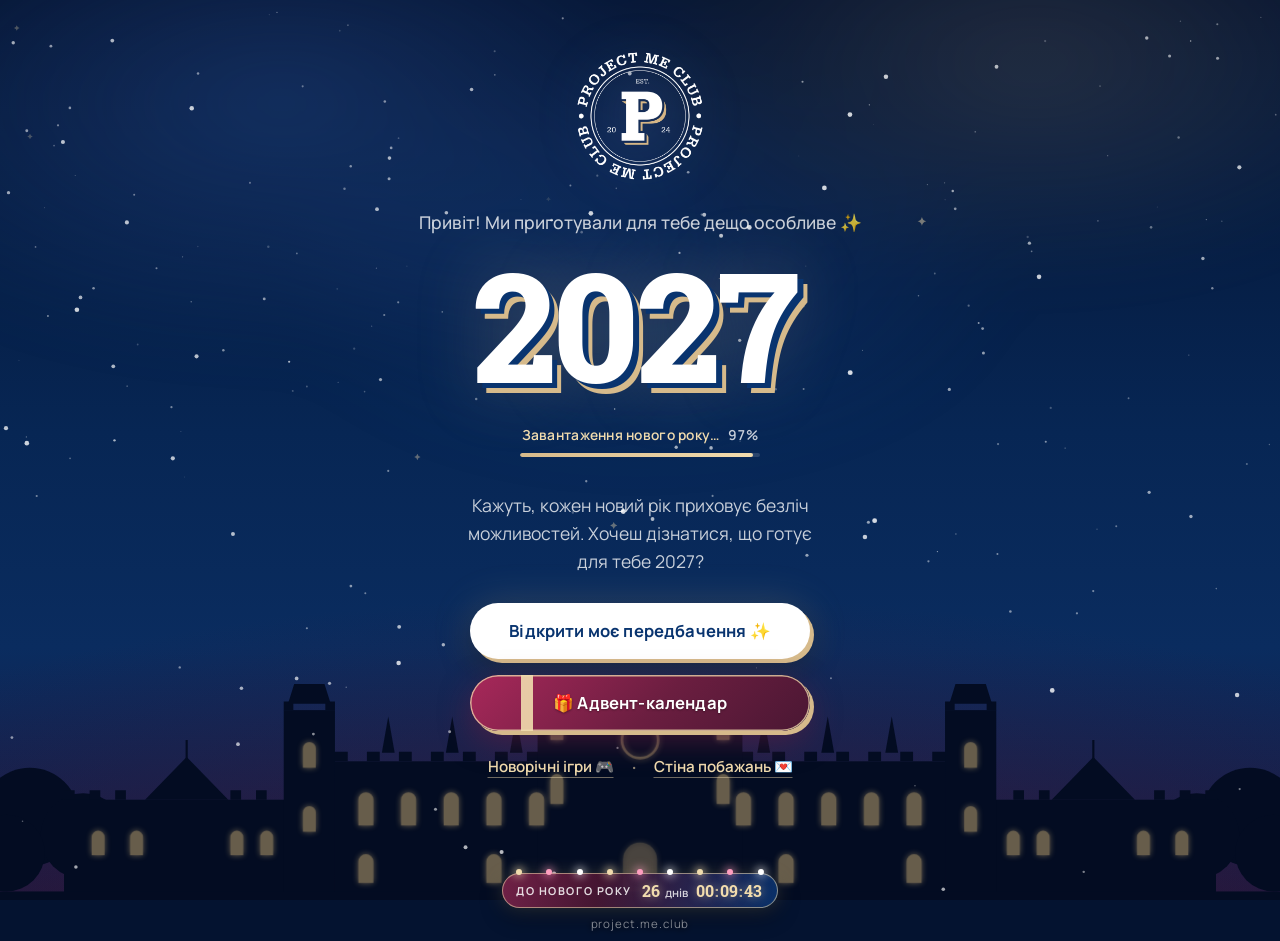
==== commit 36da268c: "Add advent calendar page with Google Sheets backend - advent/: house with 24 windows, cells unlock b" ====
--- a/index.html
+++ b/index.html
@@ -27,7 +27,7 @@
 
   <link rel="preload" href="data/predictions.json" as="fetch" type="application/json" crossorigin>
   <!-- ?v=… — версія файлів: змінюй при кожному оновленні, щоб браузери не брали старі CSS/JS з кешу -->
-  <link rel="stylesheet" href="css/style.css?v=2026111606">
+  <link rel="stylesheet" href="css/style.css?v=2026112701">
 </head>
 <body>
   <!-- Фон: нічне небо, сяйво, сніг -->
@@ -115,6 +115,8 @@
         <span>Відкрити моє передбачення ✨</span>
       </button>
 
+      <a class="btn btn-advent" href="advent/"><span>🎁 Адвент-календар</span></a>
+
       <div class="extra-links">
         <button class="link-btn js-open-games" type="button">Новорічні ігри 🎮</button>
         <span class="extra-dot" aria-hidden="true">·</span>
@@ -153,7 +155,9 @@
       <div class="actions">
         <button class="btn btn-primary" id="againBtn" type="button"><span>Спробувати ще раз ✨</span></button>
         <button class="btn btn-ghost" id="shareBtn" type="button"><span>Поділитися</span></button>
-      </div>
+        <button class="btn btn-ghost" id="copyBtn" type="button"><span>Скопіювати</span></button>
+      </div>
+      <a class="btn btn-advent" href="advent/"><span>🎁 До адвент-календаря</span></a>
       <div class="extra-links">
         <button class="link-btn js-open-games" type="button">Новорічні ігри 🎮</button>
         <span class="extra-dot" aria-hidden="true">·</span>
@@ -375,11 +379,11 @@
 
   <div class="toast" id="toast" role="status" aria-live="polite"></div>
 
-  <script src="js/effects.js?v=2026111606" defer></script>
-  <script src="js/app.js?v=2026111606" defer></script>
-  <script src="js/game.js?v=2026111606" defer></script>
-  <script src="js/catcher.js?v=2026111606" defer></script>
-  <script src="js/scratch.js?v=2026111606" defer></script>
-  <script src="js/wall.js?v=2026111606" defer></script>
+  <script src="js/effects.js?v=2026112701" defer></script>
+  <script src="js/app.js?v=2026112701" defer></script>
+  <script src="js/game.js?v=2026112701" defer></script>
+  <script src="js/catcher.js?v=2026112701" defer></script>
+  <script src="js/scratch.js?v=2026112701" defer></script>
+  <script src="js/wall.js?v=2026112701" defer></script>
 </body>
 </html>
--- a/css/style.css
+++ b/css/style.css
@@ -1383,3 +1383,48 @@
   }
   .btn-primary::after { display: none; }
 }
+
+/* ---------- Кнопка «Адвент-календар» (головна) ---------- */
+
+.btn-advent {
+  width: min(100%, 340px);
+  margin-top: 16px;
+  color: var(--white);
+  text-decoration: none;
+  background:
+    linear-gradient(90deg, transparent 15%, rgba(241, 220, 174, 0.9) 15% 18.5%, transparent 18.5%),
+    linear-gradient(135deg, #a8285a 0%, var(--burgundy-2) 55%, var(--burgundy) 100%);
+  box-shadow:
+    inset 0 0 0 1.5px rgba(241, 220, 174, 0.75),
+    4px 4px 0 var(--gold),
+    0 10px 30px rgba(107, 30, 64, 0.55);
+  animation: advent-pulse 3.2s ease-in-out infinite;
+}
+.btn-advent > span { text-shadow: 0 1px 2px rgba(0, 0, 0, 0.35); }
+.view-result .btn-advent { margin-top: -10px; }
+.view-result .actions { flex-wrap: wrap; }
+
+@keyframes advent-pulse {
+  0%, 100% { filter: drop-shadow(0 0 0 rgba(214, 70, 120, 0)); }
+  50%      { filter: drop-shadow(0 0 16px rgba(214, 70, 120, 0.55)); }
+}
+
+@media (hover: hover) {
+  .btn-advent:hover {
+    transform: translate(-2px, -2px);
+    box-shadow: inset 0 0 0 1.5px rgba(241, 220, 174, 0.9), 6px 6px 0 var(--gold), 0 14px 34px rgba(107, 30, 64, 0.6);
+  }
+}
+.btn-advent:active { transform: translate(3px, 3px); box-shadow: inset 0 0 0 1.5px rgba(241, 220, 174, 0.75), 1px 1px 0 var(--gold); }
+
+/* «Поділитися» і «Скопіювати» — в один рядок під головною кнопкою */
+.view-result .actions { flex-direction: row; justify-content: center; width: min(100%, 340px); }
+.view-result .actions .btn-primary { flex: 1 1 100%; }
+.view-result .actions .btn-ghost { flex: 1 1 0; width: auto; min-width: 0; padding-left: 12px; padding-right: 12px; }
+
+@media (min-width: 768px) {
+  .view-result .actions { width: auto; flex-wrap: nowrap; }
+  .view-result .actions .btn-primary { flex: 0 0 auto; }
+  .view-result .actions .btn-ghost { flex: 0 0 auto; min-width: 150px; }
+  .view-result { max-width: 640px; }
+}
